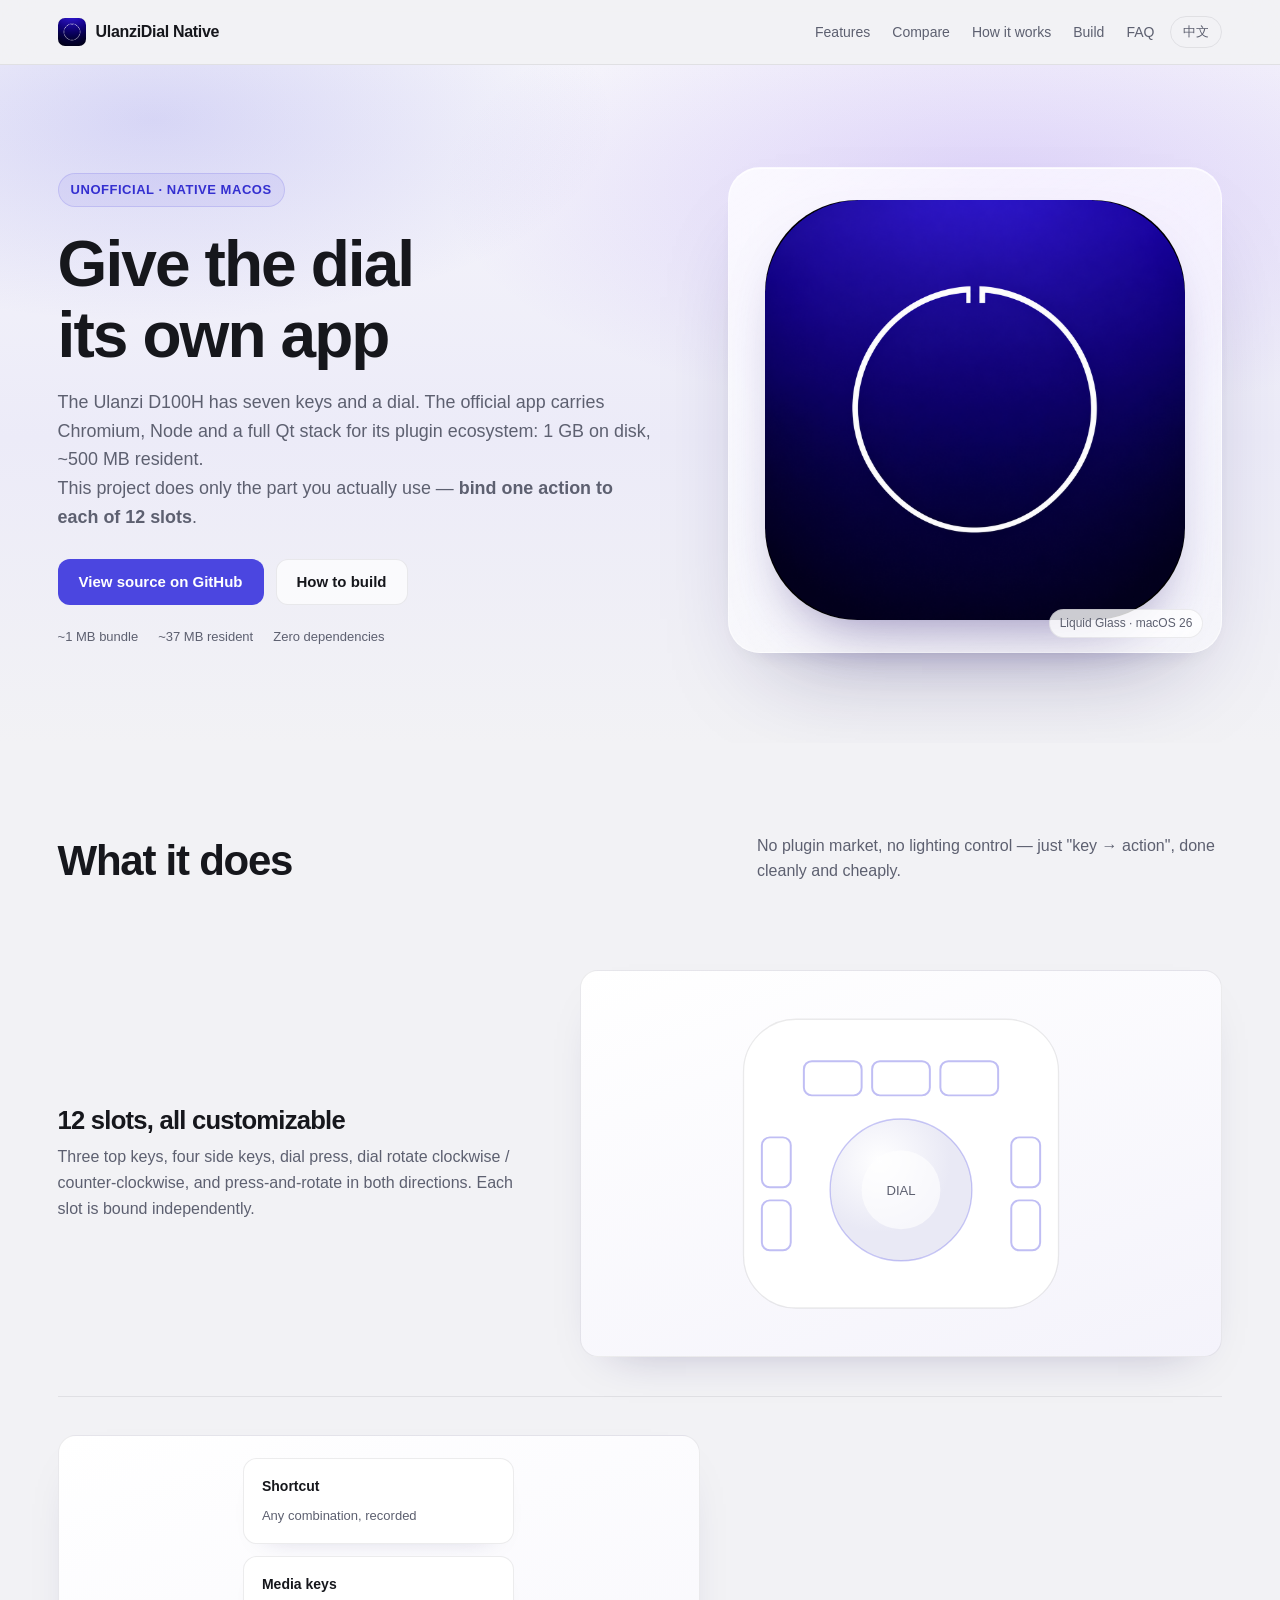
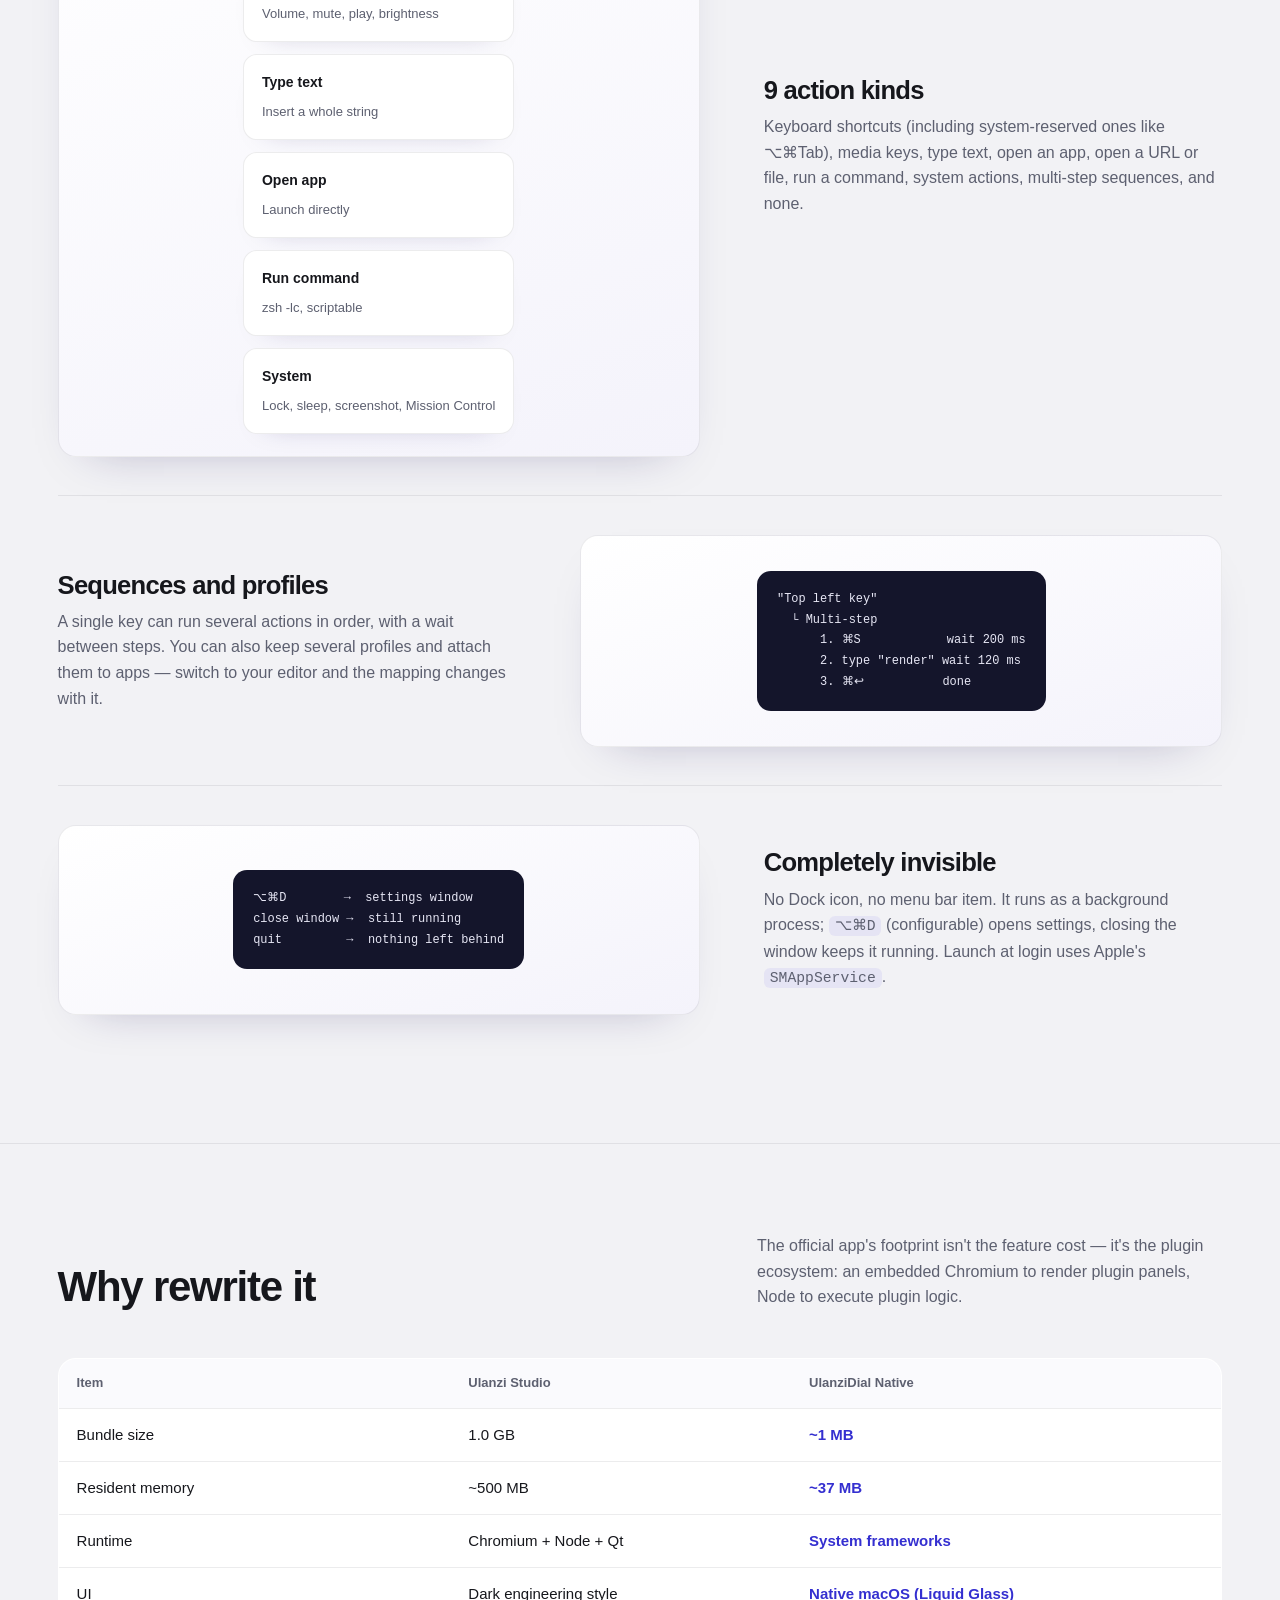
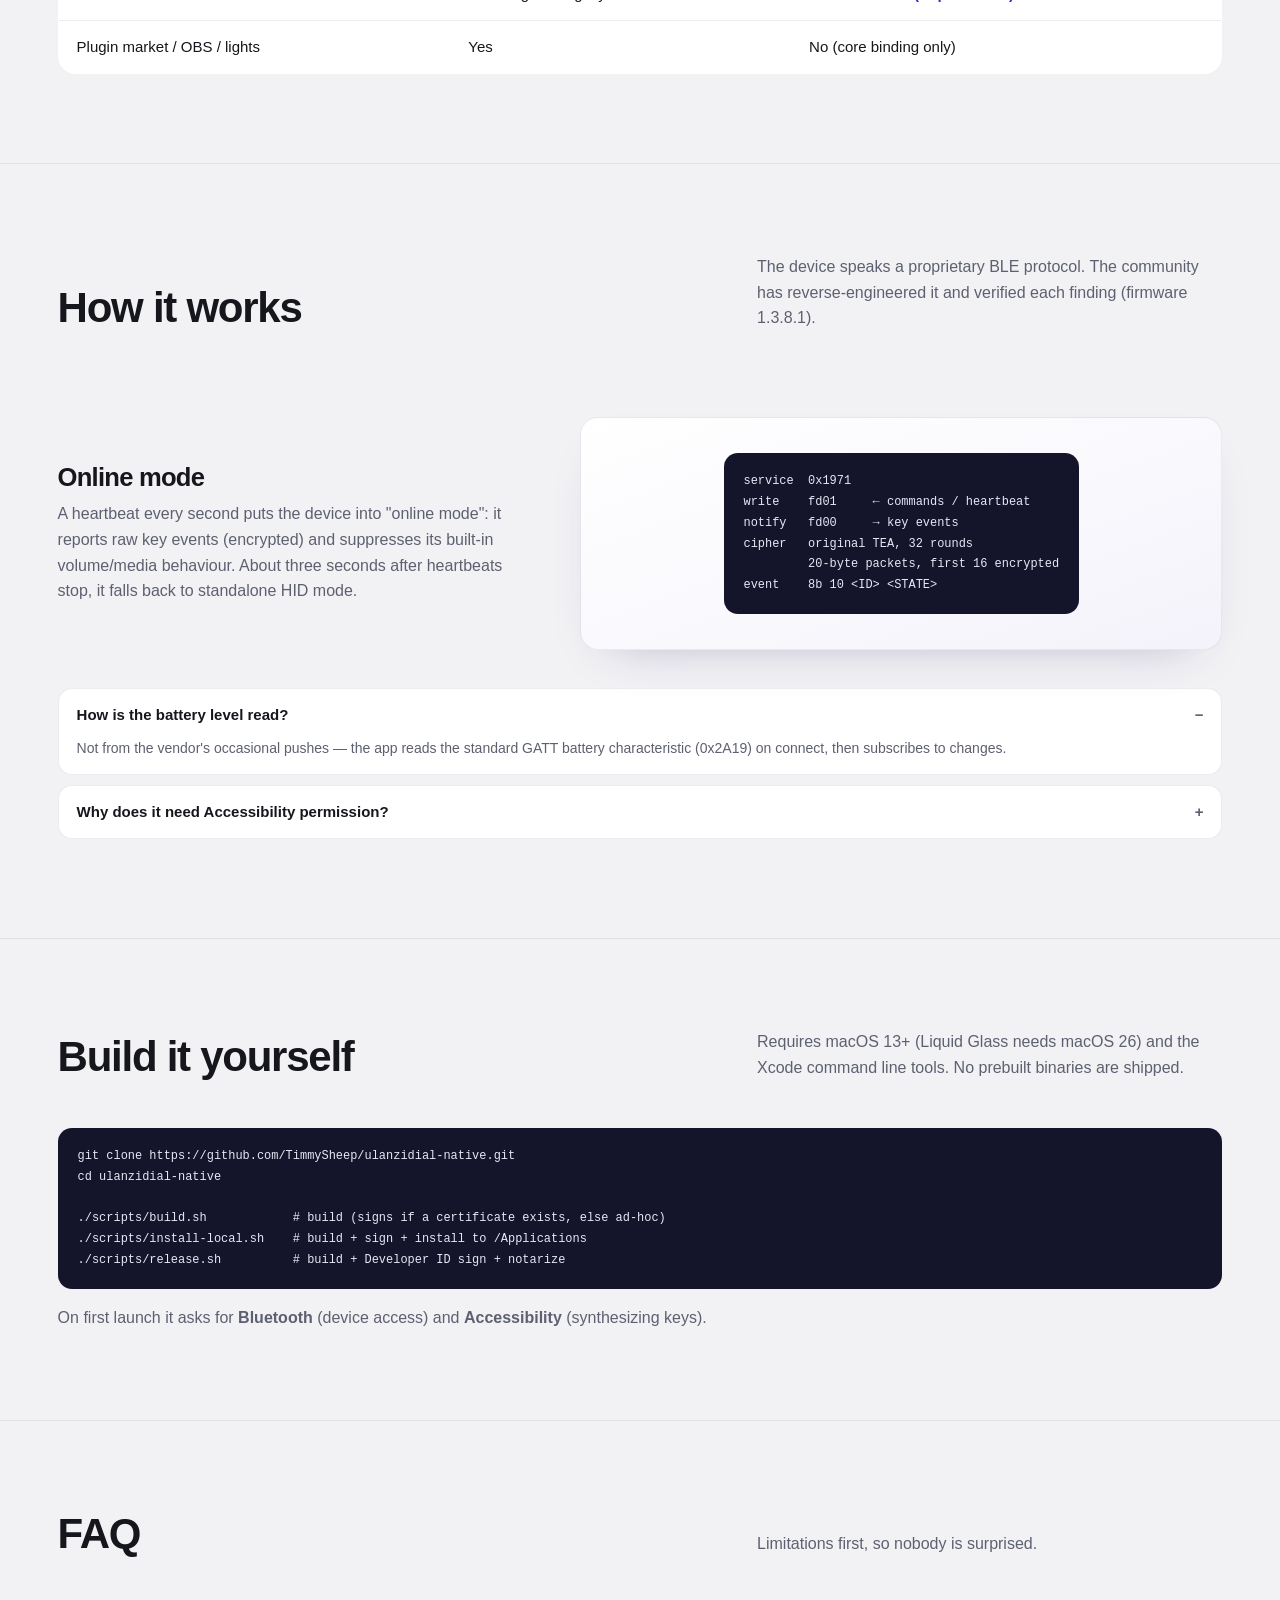
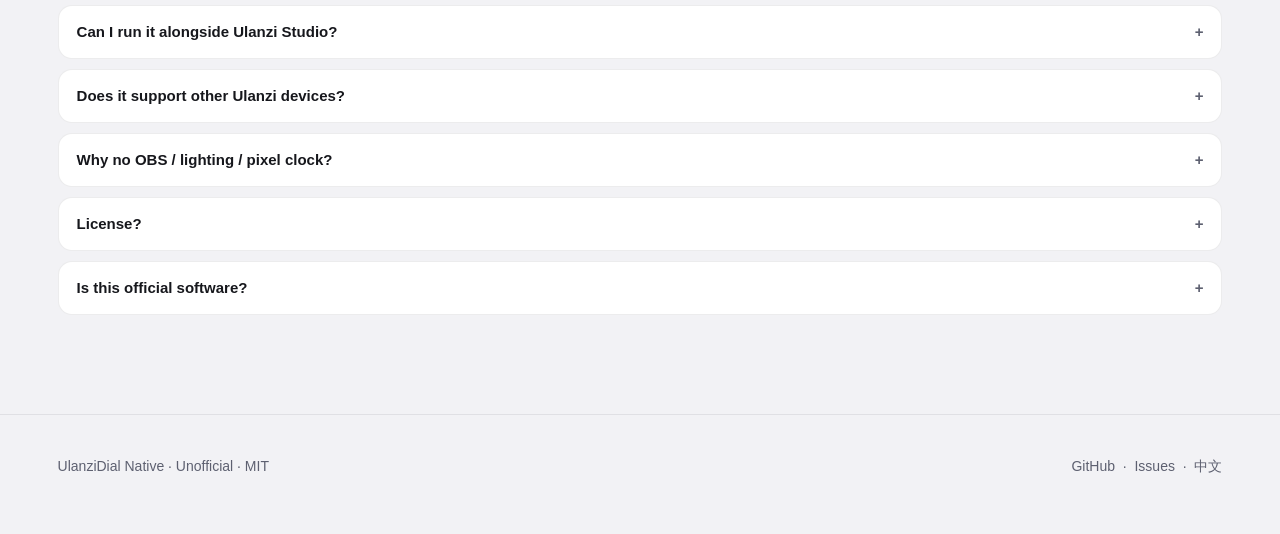
==== docs/en/index.html @ d04feaff "网页目录改为 docs/，便于 GitHub Pages 直接发布" ====
<!DOCTYPE html>
<html lang="en">
<head>
<meta charset="utf-8">
<meta name="viewport" content="width=device-width, initial-scale=1">
<title>UlanziDial Native — a native macOS client for the Ulanzi D100H</title>
<meta name="description" content="A lightweight native replacement for Ulanzi Studio: 12 customizable slots, ~1 MB bundle, ~37 MB memory, no 1 GB app required.">
<link rel="icon" href="../assets/icon.png">
<link rel="stylesheet" href="../assets/style.css">
</head>
<body>

<nav class="nav">
  <div class="wrap nav-inner">
    <a class="brand" href="../"><img src="../assets/icon.png" alt=""> UlanziDial Native</a>
    <div class="nav-links">
      <a href="#features">Features</a>
      <a href="#compare">Compare</a>
      <a href="#protocol">How it works</a>
      <a href="#build">Build</a>
      <a href="#faq">FAQ</a>
    </div>
    <a class="lang" href="../">中文</a>
  </div>
</nav>

<header class="hero">
  <div class="wrap hero-grid">
    <div class="hero-copy">
      <span class="eyebrow">Unofficial · Native macOS</span>
      <h1><span>Give the dial</span><span>its own app</span></h1>
      <p class="lead">
        The Ulanzi D100H has seven keys and a dial. The official app carries Chromium, Node and a full
        Qt stack for its plugin ecosystem: 1 GB on disk, ~500 MB resident.<br>
        This project does only the part you actually use — <strong>bind one action to each of 12 slots</strong>.
      </p>
      <div class="hero-actions">
        <a class="btn btn-primary" href="https://github.com/TimmySheep/ulanzidial-native" target="_blank" rel="noopener">View source on GitHub</a>
        <a class="btn btn-ghost" href="#build">How to build</a>
      </div>
      <div class="hero-meta">
        <span>~1 MB bundle</span>
        <span>~37 MB resident</span>
        <span>Zero dependencies</span>
      </div>
    </div>
    <div class="icon-stage">
      <img src="../assets/icon.png" alt="UlanziDial Native icon">
      <span class="icon-badge">Liquid Glass · macOS 26</span>
    </div>
  </div>
</header>

<section class="section" id="features">
  <div class="wrap">
    <div class="section-head">
      <h2>What it does</h2>
      <p>No plugin market, no lighting control — just "key → action", done cleanly and cheaply.</p>
    </div>

    <div class="feature">
      <div class="feature-copy">
        <h3>12 slots, all customizable</h3>
        <p>Three top keys, four side keys, dial press, dial rotate clockwise / counter-clockwise, and
           press-and-rotate in both directions. Each slot is bound independently.</p>
      </div>
      <div class="feature-art">
        <svg class="dial-svg" viewBox="0 0 320 260" role="img" aria-label="Device layout">
          <rect x="40" y="20" width="240" height="220" rx="40" fill="#fff" stroke="rgba(0,0,0,.08)"/>
          <rect class="key" x="86" y="52" width="44" height="26" rx="6"/>
          <rect class="key" x="138" y="52" width="44" height="26" rx="6"/>
          <rect class="key" x="190" y="52" width="44" height="26" rx="6"/>
          <rect class="key" x="54" y="110" width="22" height="38" rx="6"/>
          <rect class="key" x="54" y="158" width="22" height="38" rx="6"/>
          <rect class="key" x="244" y="110" width="22" height="38" rx="6"/>
          <rect class="key" x="244" y="158" width="22" height="38" rx="6"/>
          <defs>
            <radialGradient id="knobGrad" cx="35%" cy="30%">
              <stop offset="0" stop-color="#ffffff"/>
              <stop offset="1" stop-color="#e9e9f5"/>
            </radialGradient>
          </defs>
          <circle class="knob" cx="160" cy="150" r="54"/>
          <circle class="knob-inner" cx="160" cy="150" r="30"/>
          <text x="160" y="154" text-anchor="middle" font-size="10" fill="#5d6070">DIAL</text>
        </svg>
      </div>
    </div>

    <div class="feature flip">
      <div class="feature-copy">
        <h3>9 action kinds</h3>
        <p>Keyboard shortcuts (including system-reserved ones like ⌥⌘Tab), media keys, type text,
           open an app, open a URL or file, run a command, system actions, multi-step sequences, and none.</p>
      </div>
      <div class="feature-art">
        <div class="actions-grid">
          <div class="action-card"><strong>Shortcut</strong><span>Any combination, recorded</span></div>
          <div class="action-card"><strong>Media keys</strong><span>Volume, mute, play, brightness</span></div>
          <div class="action-card"><strong>Type text</strong><span>Insert a whole string</span></div>
          <div class="action-card"><strong>Open app</strong><span>Launch directly</span></div>
          <div class="action-card"><strong>Run command</strong><span>zsh -lc, scriptable</span></div>
          <div class="action-card"><strong>System</strong><span>Lock, sleep, screenshot, Mission Control</span></div>
        </div>
      </div>
    </div>

    <div class="feature">
      <div class="feature-copy">
        <h3>Sequences and profiles</h3>
        <p>A single key can run several actions in order, with a wait between steps. You can also keep
           several profiles and attach them to apps — switch to your editor and the mapping changes with it.</p>
      </div>
      <div class="feature-art">
        <pre><code>"Top left key"
  └ Multi-step
      1. ⌘S            wait 200 ms
      2. type "render" wait 120 ms
      3. ⌘↩           done</code></pre>
      </div>
    </div>

    <div class="feature flip">
      <div class="feature-copy">
        <h3>Completely invisible</h3>
        <p>No Dock icon, no menu bar item. It runs as a background process; <code>⌥⌘D</code> (configurable)
           opens settings, closing the window keeps it running. Launch at login uses Apple's
           <code>SMAppService</code>.</p>
      </div>
      <div class="feature-art">
        <pre><code>⌥⌘D        →  settings window
close window →  still running
quit         →  nothing left behind</code></pre>
      </div>
    </div>
  </div>
</section>

<section class="section" id="compare">
  <div class="wrap">
    <div class="section-head">
      <h2>Why rewrite it</h2>
      <p>The official app's footprint isn't the feature cost — it's the plugin ecosystem: an embedded
         Chromium to render plugin panels, Node to execute plugin logic.</p>
    </div>
    <table class="compare">
      <thead><tr><th>Item</th><th>Ulanzi Studio</th><th>UlanziDial Native</th></tr></thead>
      <tbody>
        <tr><td>Bundle size</td><td>1.0 GB</td><td class="good">~1 MB</td></tr>
        <tr><td>Resident memory</td><td>~500 MB</td><td class="good">~37 MB</td></tr>
        <tr><td>Runtime</td><td>Chromium + Node + Qt</td><td class="good">System frameworks</td></tr>
        <tr><td>UI</td><td>Dark engineering style</td><td class="good">Native macOS (Liquid Glass)</td></tr>
        <tr><td>Plugin market / OBS / lights</td><td>Yes</td><td>No (core binding only)</td></tr>
      </tbody>
    </table>
  </div>
</section>

<section class="section" id="protocol">
  <div class="wrap">
    <div class="section-head">
      <h2>How it works</h2>
      <p>The device speaks a proprietary BLE protocol. The community has reverse-engineered it and
         verified each finding (firmware 1.3.8.1).</p>
    </div>
    <div class="feature">
      <div class="feature-copy">
        <h3>Online mode</h3>
        <p>A heartbeat every second puts the device into "online mode": it reports raw key events
           (encrypted) and suppresses its built-in volume/media behaviour. About three seconds after
           heartbeats stop, it falls back to standalone HID mode.</p>
      </div>
      <div class="feature-art">
        <pre><code>service  0x1971
write    fd01     ← commands / heartbeat
notify   fd00     → key events
cipher   original TEA, 32 rounds
         20-byte packets, first 16 encrypted
event    8b 10 &lt;ID&gt; &lt;STATE&gt;</code></pre>
      </div>
    </div>
    <details open>
      <summary>How is the battery level read?</summary>
      <p>Not from the vendor's occasional pushes — the app reads the standard GATT battery
         characteristic (0x2A19) on connect, then subscribes to changes.</p>
    </details>
    <details>
      <summary>Why does it need Accessibility permission?</summary>
      <p>Synthesizing keys means injecting events with <code>CGEvent</code>; recording shortcuts that the
         system reserves (like ⌥⌘Tab) needs a <code>CGEventTap</code>. Both require Accessibility.</p>
    </details>
  </div>
</section>

<section class="section" id="build">
  <div class="wrap">
    <div class="section-head">
      <h2>Build it yourself</h2>
      <p>Requires macOS 13+ (Liquid Glass needs macOS 26) and the Xcode command line tools.
         No prebuilt binaries are shipped.</p>
    </div>
    <pre><code>git clone https://github.com/TimmySheep/ulanzidial-native.git
cd ulanzidial-native

./scripts/build.sh            # build (signs if a certificate exists, else ad-hoc)
./scripts/install-local.sh    # build + sign + install to /Applications
./scripts/release.sh          # build + Developer ID sign + notarize</code></pre>
    <p style="margin-top:16px;color:var(--muted)">
      On first launch it asks for <strong>Bluetooth</strong> (device access) and
      <strong>Accessibility</strong> (synthesizing keys).
    </p>
  </div>
</section>

<section class="section" id="faq">
  <div class="wrap">
    <div class="section-head">
      <h2>FAQ</h2>
      <p>Limitations first, so nobody is surprised.</p>
    </div>
    <details><summary>Can I run it alongside Ulanzi Studio?</summary>
      <p>No. Both compete for the same BLE device — pick one.</p></details>
    <details><summary>Does it support other Ulanzi devices?</summary>
      <p>Only verified on the D100H, firmware 1.3.8.1. Other models may use a different protocol.</p></details>
    <details><summary>Why no OBS / lighting / pixel clock?</summary>
      <p>Those are official plugins, each needing its own implementation (OBS over WebSocket, lighting is
         a separate BLE protocol). This project is core binding only.</p></details>
    <details><summary>License?</summary>
      <p>MIT. "Ulanzi" is a trademark of Shenzhen Ulanzi Technology Co., Ltd., used here only to describe
         compatible hardware.</p></details>
    <details><summary>Is this official software?</summary>
      <p>No. It's a personal, unofficial replacement, unaffiliated with Ulanzi, containing none of the
         official app's assets.</p></details>
  </div>
</section>

<footer class="footer">
  <div class="wrap footer-inner">
    <span>UlanziDial Native · Unofficial · MIT</span>
    <span>
      <a href="https://github.com/TimmySheep/ulanzidial-native" target="_blank" rel="noopener">GitHub</a>
      &nbsp;·&nbsp;
      <a href="https://github.com/TimmySheep/ulanzidial-native/issues" target="_blank" rel="noopener">Issues</a>
      &nbsp;·&nbsp;
      <a href="../">中文</a>
    </span>
  </div>
</footer>

</body>
</html>
---- docs/assets/style.css ----
/* Ulanzi Dial Lite — site styles
   Layout follows the apps.timhuang.net language: sky gradient hero, glass panels,
   two-column feature rows. Palette derived from the app icon (indigo / violet). */

:root {
  --bg: #f2f2f5;
  --panel: #ffffff;
  --text: #16171c;
  --muted: #5d6070;
  --ink: #2b2c6b;
  --accent: #4b46e0;
  --accent-ink: #342fd0;
  --violet: #8b5cf6;
  --sky: #e8e7ff;
  --hairline: rgb(22 23 28 / .08);
  --radius: 18px;
  --wrap: 1240px;
  --gutter: clamp(20px, 4.5vw, 64px);
  --font-ui: -apple-system, BlinkMacSystemFont, "Helvetica Neue", "PingFang SC", "Segoe UI", sans-serif;
  --font-mono: ui-monospace, "SF Mono", Menlo, Consolas, monospace;
  --glass: rgb(255 255 255 / .62);
  --glass-line: rgb(255 255 255 / .55);
  --shadow-win: 0 48px 96px -48px rgb(30 20 90 / .38), 0 12px 32px -24px rgb(30 20 90 / .28);
  --shadow-soft: 0 20px 48px -32px rgb(30 20 90 / .35);
  --ease: cubic-bezier(.2, .7, .2, 1);
}

* { box-sizing: border-box; }

html { scroll-behavior: smooth; }

body {
  margin: 0;
  background: var(--bg);
  color: var(--text);
  font-family: var(--font-ui);
  font-size: 16px;
  line-height: 1.6;
  -webkit-font-smoothing: antialiased;
}

h1, h2, h3 { letter-spacing: -.03em; line-height: 1.1; margin: 0; }
p { margin: 0; }
a { color: var(--accent-ink); text-decoration: none; }
a:hover { text-decoration: underline; }

.wrap {
  width: min(100% - var(--gutter) * 2, var(--wrap));
  margin-inline: auto;
}

/* ---------- nav ---------- */

.nav {
  position: sticky;
  top: 0;
  z-index: 20;
  backdrop-filter: blur(20px) saturate(160%);
  -webkit-backdrop-filter: blur(20px) saturate(160%);
  background: rgb(242 242 245 / .82);
  border-bottom: 1px solid var(--hairline);
}

.nav-inner {
  display: flex;
  align-items: center;
  gap: 16px;
  height: 64px;
}

.brand {
  display: flex;
  align-items: center;
  gap: 10px;
  font-weight: 650;
  letter-spacing: -.02em;
  color: var(--text);
}
.brand:hover { text-decoration: none; }
.brand img { width: 28px; height: 28px; border-radius: 7px; }

.nav-links {
  display: flex;
  gap: 22px;
  margin-left: auto;
  font-size: 14px;
}
.nav-links a { color: var(--muted); }
.nav-links a:hover { color: var(--text); text-decoration: none; }

.lang {
  border: 1px solid var(--hairline);
  border-radius: 999px;
  padding: 5px 12px;
  font-size: 13px;
  color: var(--muted);
  background: transparent;
}
.lang:hover { color: var(--text); text-decoration: none; }

/* ---------- hero (two columns) ---------- */

.hero {
  position: relative;
  isolation: isolate;
  overflow: hidden;
  padding: clamp(56px, 8vw, 104px) 0 clamp(56px, 7vw, 96px);
}

.hero::before {
  content: "";
  position: absolute;
  inset: 0;
  z-index: -1;
  background:
    radial-gradient(ellipse 70% 55% at 78% 18%, rgb(139 92 246 / .22), transparent 62%),
    radial-gradient(ellipse 60% 50% at 12% 8%, rgb(75 70 224 / .18), transparent 60%),
    linear-gradient(180deg, #f7f7fb 0%, #ecebf8 55%, var(--bg) 100%);
}

.hero-grid {
  display: grid;
  grid-template-columns: minmax(0, 6fr) minmax(0, 5fr);
  gap: clamp(32px, 6vw, 88px);
  align-items: center;
}

.eyebrow {
  display: inline-flex;
  align-items: center;
  gap: 8px;
  font-size: 13px;
  font-weight: 600;
  letter-spacing: .04em;
  text-transform: uppercase;
  color: var(--accent-ink);
  background: rgb(75 70 224 / .08);
  border: 1px solid rgb(75 70 224 / .16);
  border-radius: 999px;
  padding: 6px 12px;
}

.hero h1 {
  font-size: clamp(38px, 5vw, 64px);
  margin: 22px 0 18px;
}
.hero h1 span { display: block; }

.lead {
  font-size: clamp(16px, 1.4vw, 19px);
  color: var(--muted);
  max-width: 34em;
}

.hero-actions {
  display: flex;
  flex-wrap: wrap;
  gap: 12px;
  margin-top: 28px;
}

.btn {
  display: inline-flex;
  align-items: center;
  gap: 8px;
  height: 46px;
  padding: 0 20px;
  border-radius: 12px;
  font-size: 15px;
  font-weight: 600;
  border: 1px solid transparent;
  transition: transform .2s var(--ease), background .2s var(--ease);
}
.btn:hover { text-decoration: none; transform: translateY(-1px); }

.btn-primary { background: var(--accent); color: #fff; }
.btn-primary:hover { background: var(--accent-ink); }

.btn-ghost {
  border-color: var(--hairline);
  color: var(--text);
  background: rgb(255 255 255 / .7);
}
.btn-ghost:hover { background: #fff; }

.hero-meta {
  display: flex;
  flex-wrap: wrap;
  gap: 14px 20px;
  margin-top: 22px;
  font-size: 13px;
  color: var(--muted);
}
.hero-meta span { display: inline-flex; align-items: center; gap: 6px; }

/* icon card */

.icon-stage {
  position: relative;
  display: grid;
  place-items: center;
  padding: clamp(18px, 3vw, 32px);
  border-radius: 32px;
  background: linear-gradient(150deg, rgb(255 255 255 / .8), rgb(255 255 255 / .35));
  border: 1px solid var(--glass-line);
  box-shadow: var(--shadow-win), inset 0 1px 0 rgb(255 255 255 / .8);
  backdrop-filter: blur(24px) saturate(150%);
  -webkit-backdrop-filter: blur(24px) saturate(150%);
}

.icon-stage img {
  width: 100%;
  max-width: 420px;
  height: auto;
  display: block;
  border-radius: 22%;
  box-shadow: 0 30px 60px -30px rgb(40 20 110 / .55);
}

.icon-badge {
  position: absolute;
  bottom: 14px;
  right: 18px;
  font-size: 12px;
  color: var(--muted);
  background: rgb(255 255 255 / .8);
  border: 1px solid var(--hairline);
  border-radius: 999px;
  padding: 4px 10px;
}

/* ---------- sections ---------- */

.section { padding: clamp(56px, 7vw, 96px) 0; }
.section + .section { border-top: 1px solid var(--hairline); }

.section-head {
  display: grid;
  grid-template-columns: minmax(0, 7fr) minmax(0, 5fr);
  gap: 48px;
  align-items: end;
  margin-bottom: 48px;
}
.section-head h2 { font-size: clamp(28px, 3.4vw, 42px); }
.section-head p { color: var(--muted); }

/* two-column feature rows */

.feature {
  display: grid;
  grid-template-columns: minmax(0, 5fr) minmax(0, 7fr);
  gap: clamp(24px, 5vw, 72px);
  align-items: center;
  padding: clamp(24px, 3vw, 40px) 0;
}
.feature + .feature { border-top: 1px solid var(--hairline); }
.feature.flip { grid-template-columns: minmax(0, 7fr) minmax(0, 5fr); }
.feature.flip .feature-copy { order: 2; }
.feature.flip .feature-art { order: 1; }

.feature h3 {
  font-size: clamp(20px, 2vw, 26px);
  margin-bottom: 10px;
}
.feature p { color: var(--muted); }

.feature-art {
  border-radius: var(--radius);
  background: linear-gradient(160deg, #fff, #f4f3fb);
  border: 1px solid var(--hairline);
  box-shadow: var(--shadow-soft);
  padding: 22px;
  min-height: 190px;
  display: grid;
  place-items: center;
}

/* dial diagram */

.dial-svg { width: 100%; max-width: 420px; height: auto; }
.dial-svg .key { fill: #fff; stroke: rgb(75 70 224 / .35); stroke-width: 1.5; }
.dial-svg .key-label { font: 600 11px var(--font-ui); fill: var(--ink); }
.dial-svg .knob { fill: url(#knobGrad); stroke: rgb(75 70 224 / .3); }
.dial-svg .knob-inner { fill: #fff; opacity: .65; }
.dial-svg .arrow { fill: var(--accent); }

/* action grid */

.actions-grid {
  display: grid;
  grid-template-columns: repeat(auto-fit, minmax(min(100%, 220px), 1fr));
  gap: 12px;
}
.action-card {
  background: var(--panel);
  border: 1px solid var(--hairline);
  border-radius: 14px;
  padding: 16px 18px;
  box-shadow: 0 12px 28px -24px rgb(30 20 90 / .35);
}
.action-card strong { display: block; font-size: 14px; margin-bottom: 4px; }
.action-card span { font-size: 13px; color: var(--muted); }

/* comparison table */

.compare {
  width: 100%;
  border-collapse: collapse;
  background: var(--panel);
  border: 1px solid var(--hairline);
  border-radius: var(--radius);
  overflow: hidden;
  font-size: 15px;
}
.compare th, .compare td {
  padding: 14px 18px;
  text-align: left;
  border-bottom: 1px solid var(--hairline);
}
.compare th {
  font-size: 13px;
  font-weight: 600;
  color: var(--muted);
  background: #fafafd;
}
.compare tr:last-child td { border-bottom: 0; }
.compare .good { color: var(--accent-ink); font-weight: 600; }

/* notes / faq */

details {
  border: 1px solid var(--hairline);
  border-radius: 14px;
  background: var(--panel);
  padding: 14px 18px;
  margin-bottom: 10px;
}
details summary {
  cursor: pointer;
  font-weight: 600;
  font-size: 15px;
  list-style: none;
}
details summary::-webkit-details-marker { display: none; }
details summary::after {
  content: "+";
  float: right;
  color: var(--muted);
}
details[open] summary::after { content: "−"; }
details p { margin-top: 10px; color: var(--muted); font-size: 14px; }

code {
  font-family: var(--font-mono);
  font-size: .92em;
  background: rgb(75 70 224 / .08);
  border-radius: 6px;
  padding: 2px 6px;
}

pre {
  background: #14152b;
  color: #e7e7f5;
  border-radius: 14px;
  padding: 18px 20px;
  overflow-x: auto;
  font-family: var(--font-mono);
  font-size: 13px;
  line-height: 1.6;
}
pre code { background: none; padding: 0; color: inherit; }

/* footer */

.footer {
  padding: 40px 0 56px;
  border-top: 1px solid var(--hairline);
  color: var(--muted);
  font-size: 14px;
}
.footer-inner {
  display: flex;
  flex-wrap: wrap;
  gap: 16px;
  align-items: center;
  justify-content: space-between;
}
.footer a { color: var(--muted); }
.footer a:hover { color: var(--text); }

/* motion */

@media (prefers-reduced-motion: no-preference) {
  .reveal { animation: rise .7s var(--ease) both; }
  @keyframes rise {
    from { opacity: 0; transform: translateY(14px); }
    to { opacity: 1; transform: none; }
  }
}

@media (prefers-reduced-motion: reduce) {
  * { animation: none !important; transition: none !important; scroll-behavior: auto; }
}

/* responsive */

@media (max-width: 900px) {
  .hero-grid,
  .section-head,
  .feature,
  .feature.flip { grid-template-columns: minmax(0, 1fr); }
  .feature.flip .feature-copy,
  .feature.flip .feature-art { order: initial; }
  .nav-links { display: none; }
  .icon-stage { order: -1; }
  .hero-grid { gap: 28px; }
}
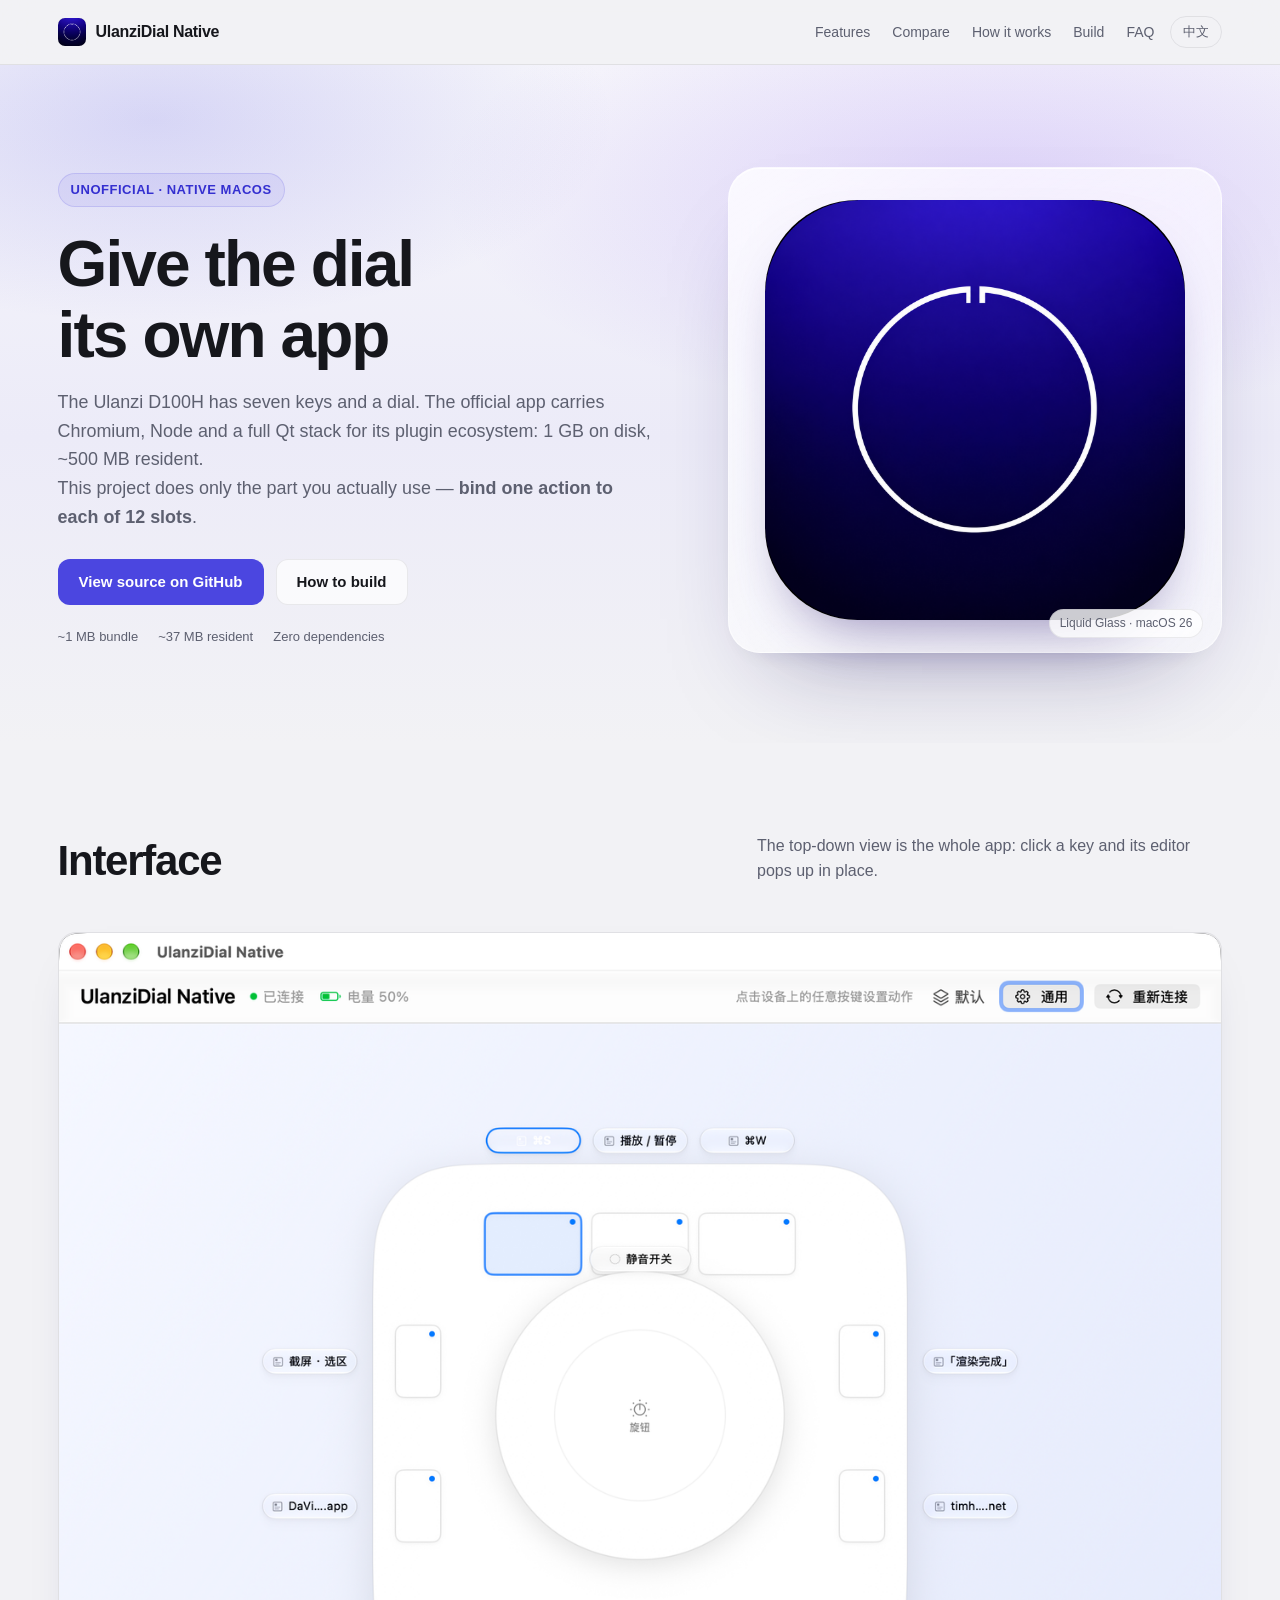
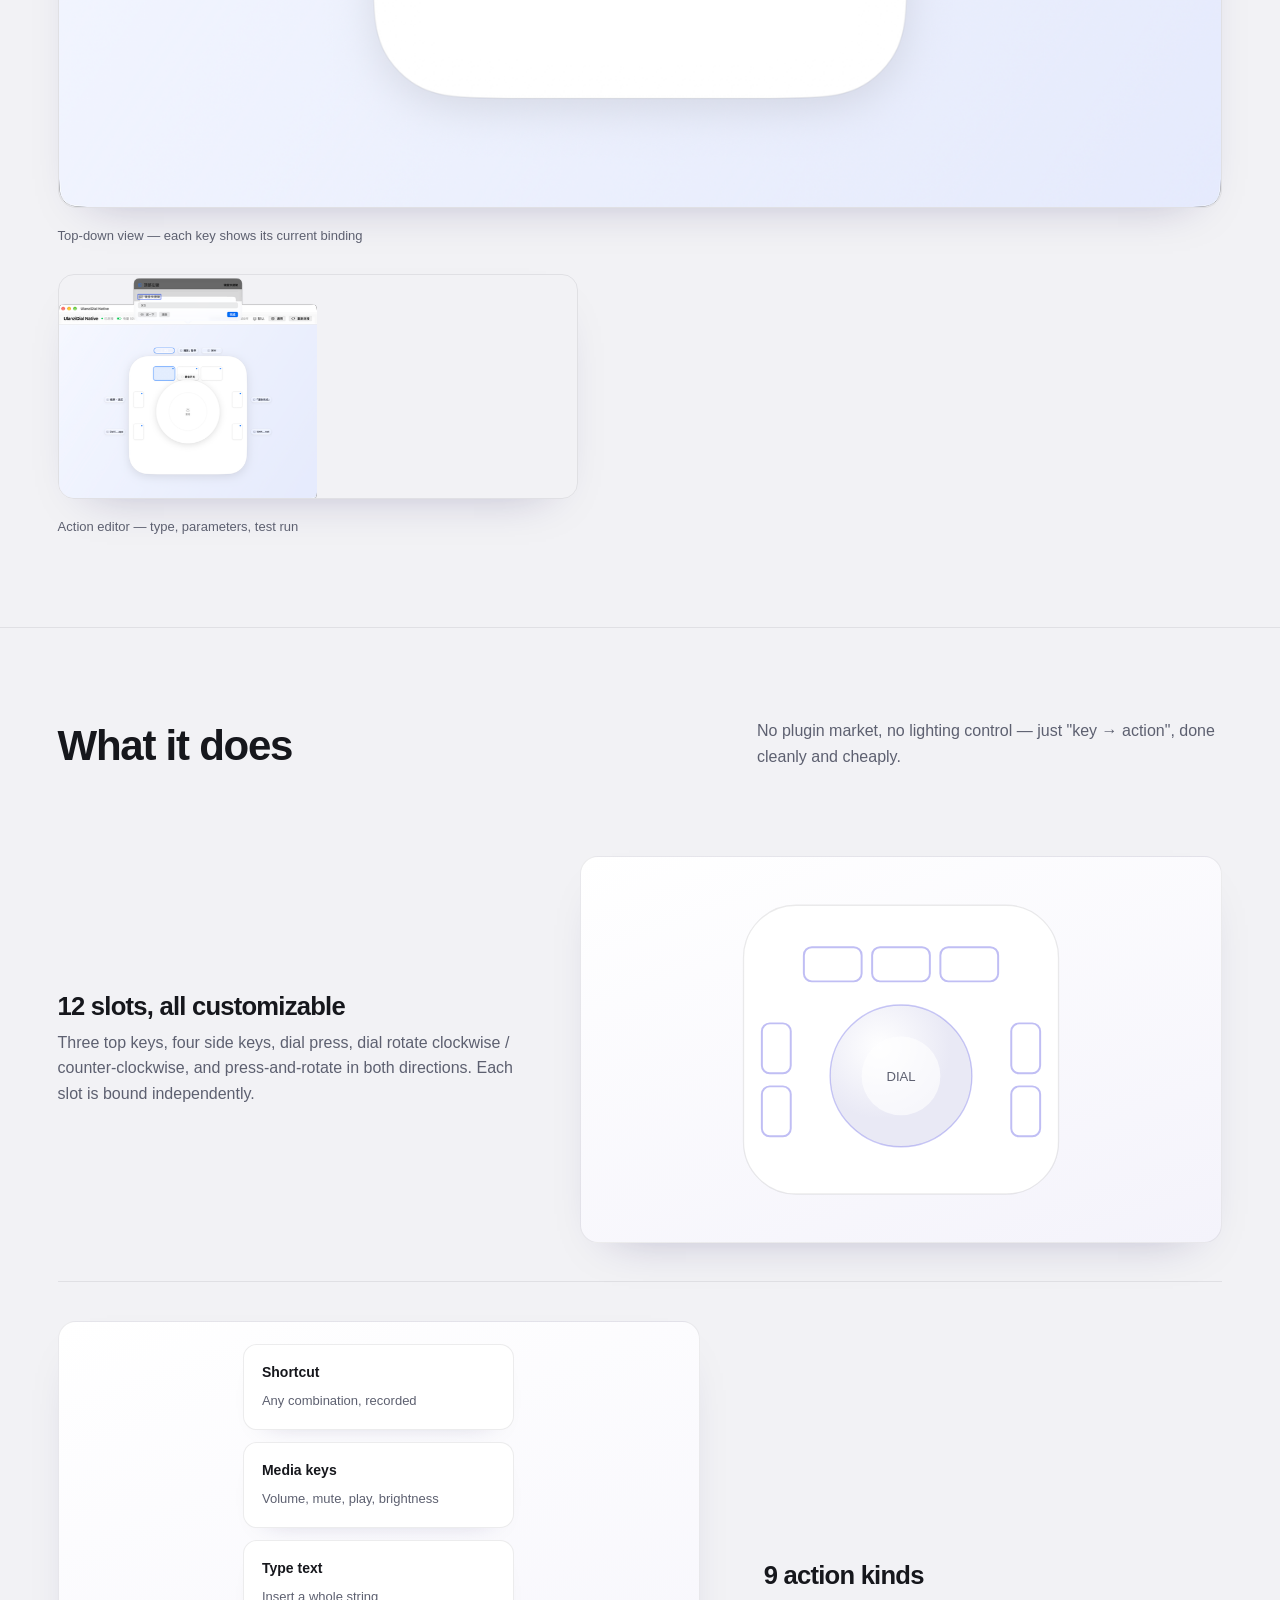
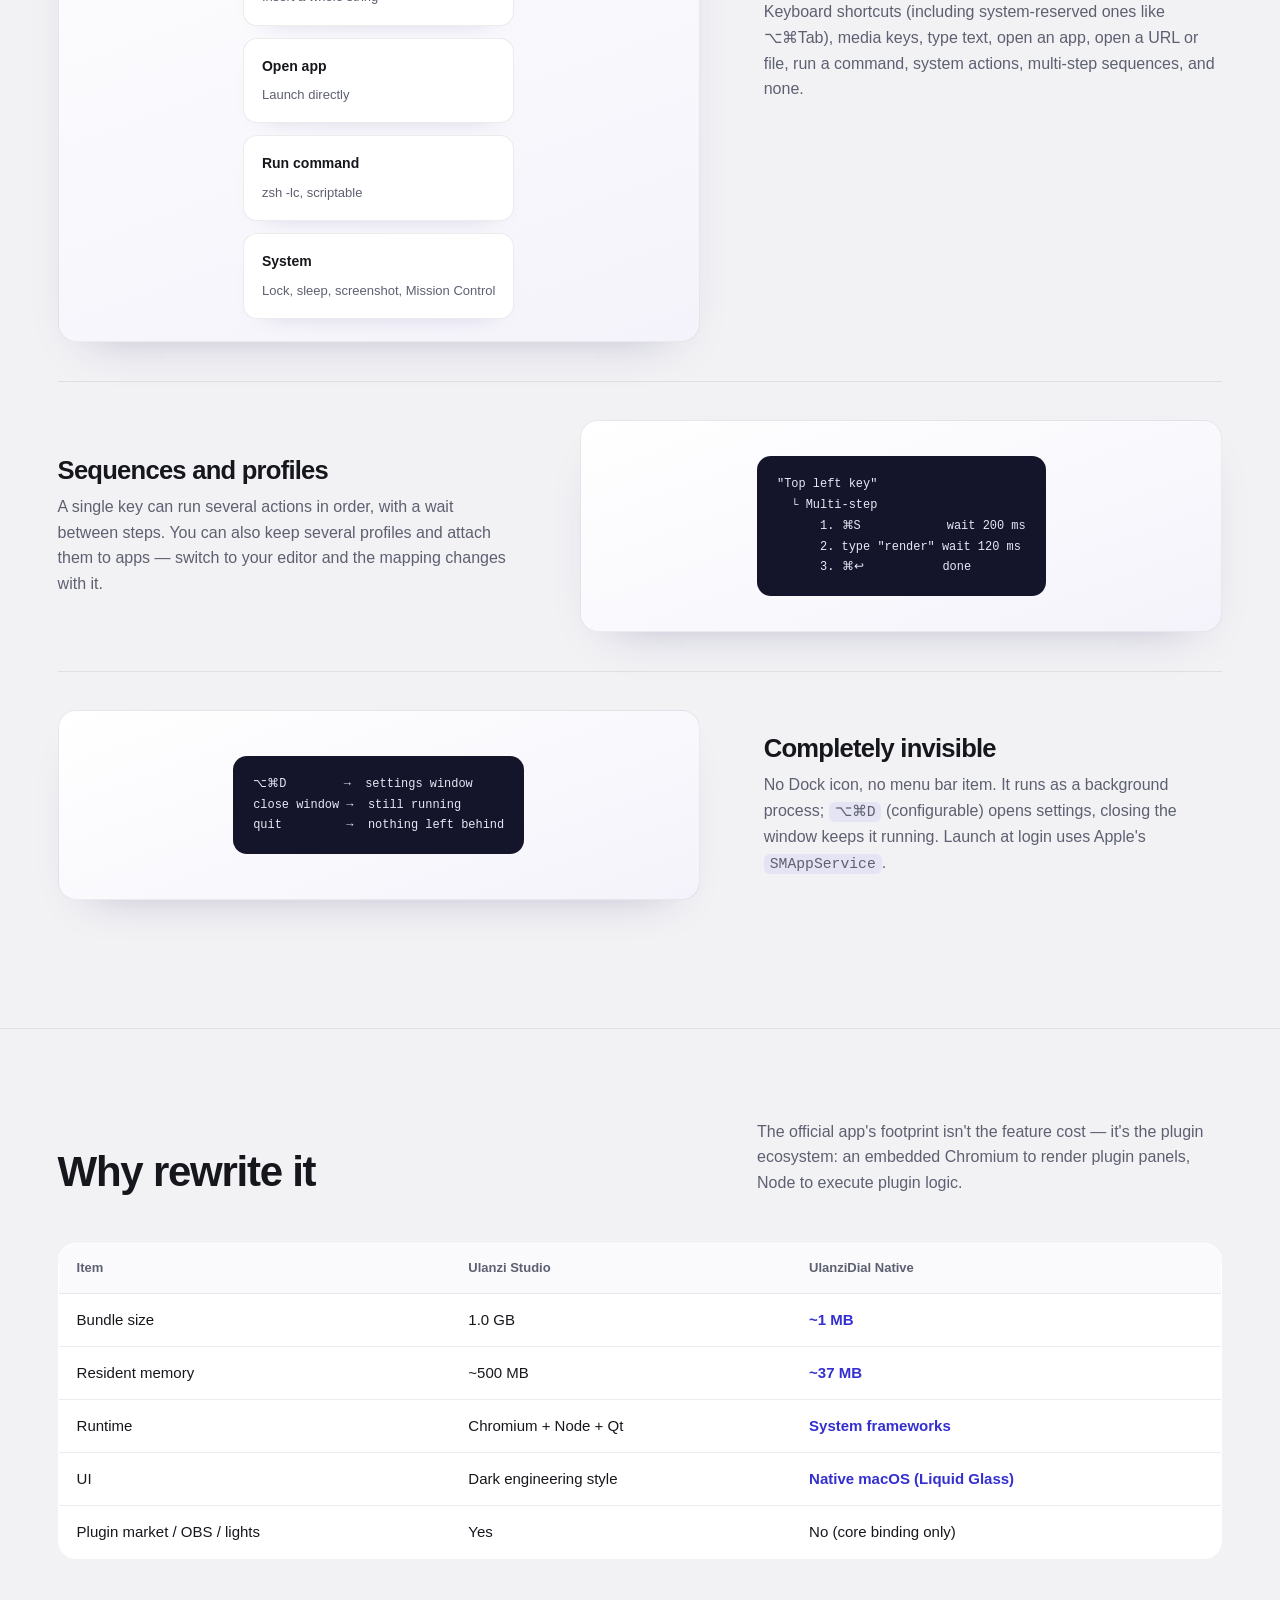
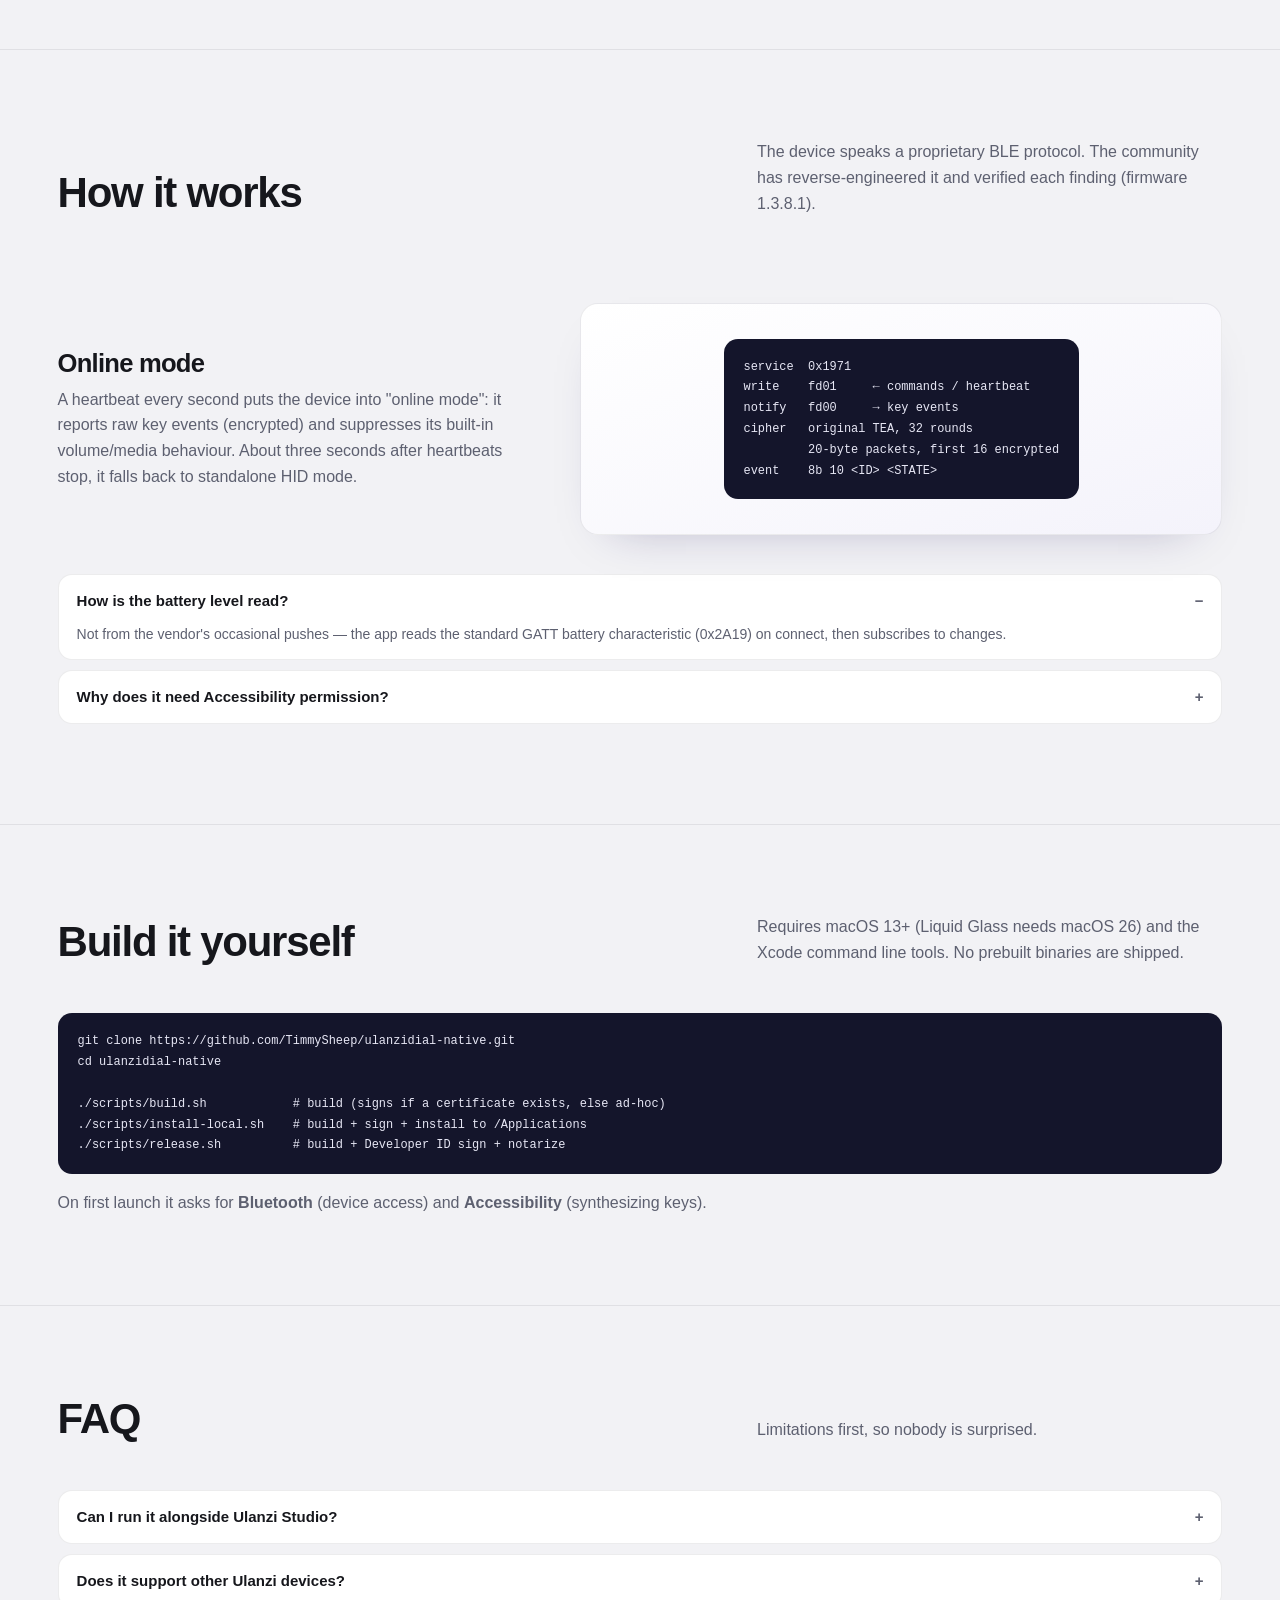
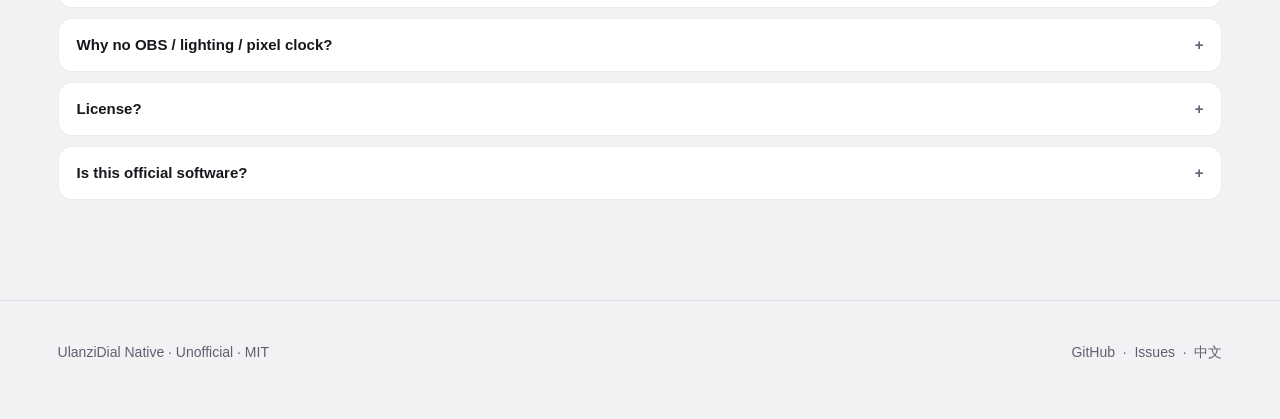
==== commit 07231822: "新增检查更新（读取 timhuang.net 版本清单）、设备设置（触感/休眠）、真实截图与更新日志页" ====
--- a/docs/en/index.html
+++ b/docs/en/index.html
@@ -50,6 +50,25 @@
     </div>
   </div>
 </header>
+
+<section class="section" id="shots">
+  <div class="wrap">
+    <div class="section-head">
+      <h2>Interface</h2>
+      <p>The top-down view is the whole app: click a key and its editor pops up in place.</p>
+    </div>
+    <figure style="margin:0">
+      <img src="../assets/shot-main.png" alt="Main window: top-down device view with binding chips"
+           style="width:100%;border-radius:18px;border:1px solid var(--hairline);box-shadow:var(--shadow-soft)">
+      <figcaption style="margin-top:10px;font-size:13px;color:var(--muted)">Top-down view — each key shows its current binding</figcaption>
+    </figure>
+    <figure style="margin:28px 0 0">
+      <img src="../assets/shot-editor.png" alt="Action editor popover"
+           style="max-width:520px;width:100%;border-radius:16px;border:1px solid var(--hairline);box-shadow:var(--shadow-soft)">
+      <figcaption style="margin-top:10px;font-size:13px;color:var(--muted)">Action editor — type, parameters, test run</figcaption>
+    </figure>
+  </div>
+</section>
 
 <section class="section" id="features">
   <div class="wrap">
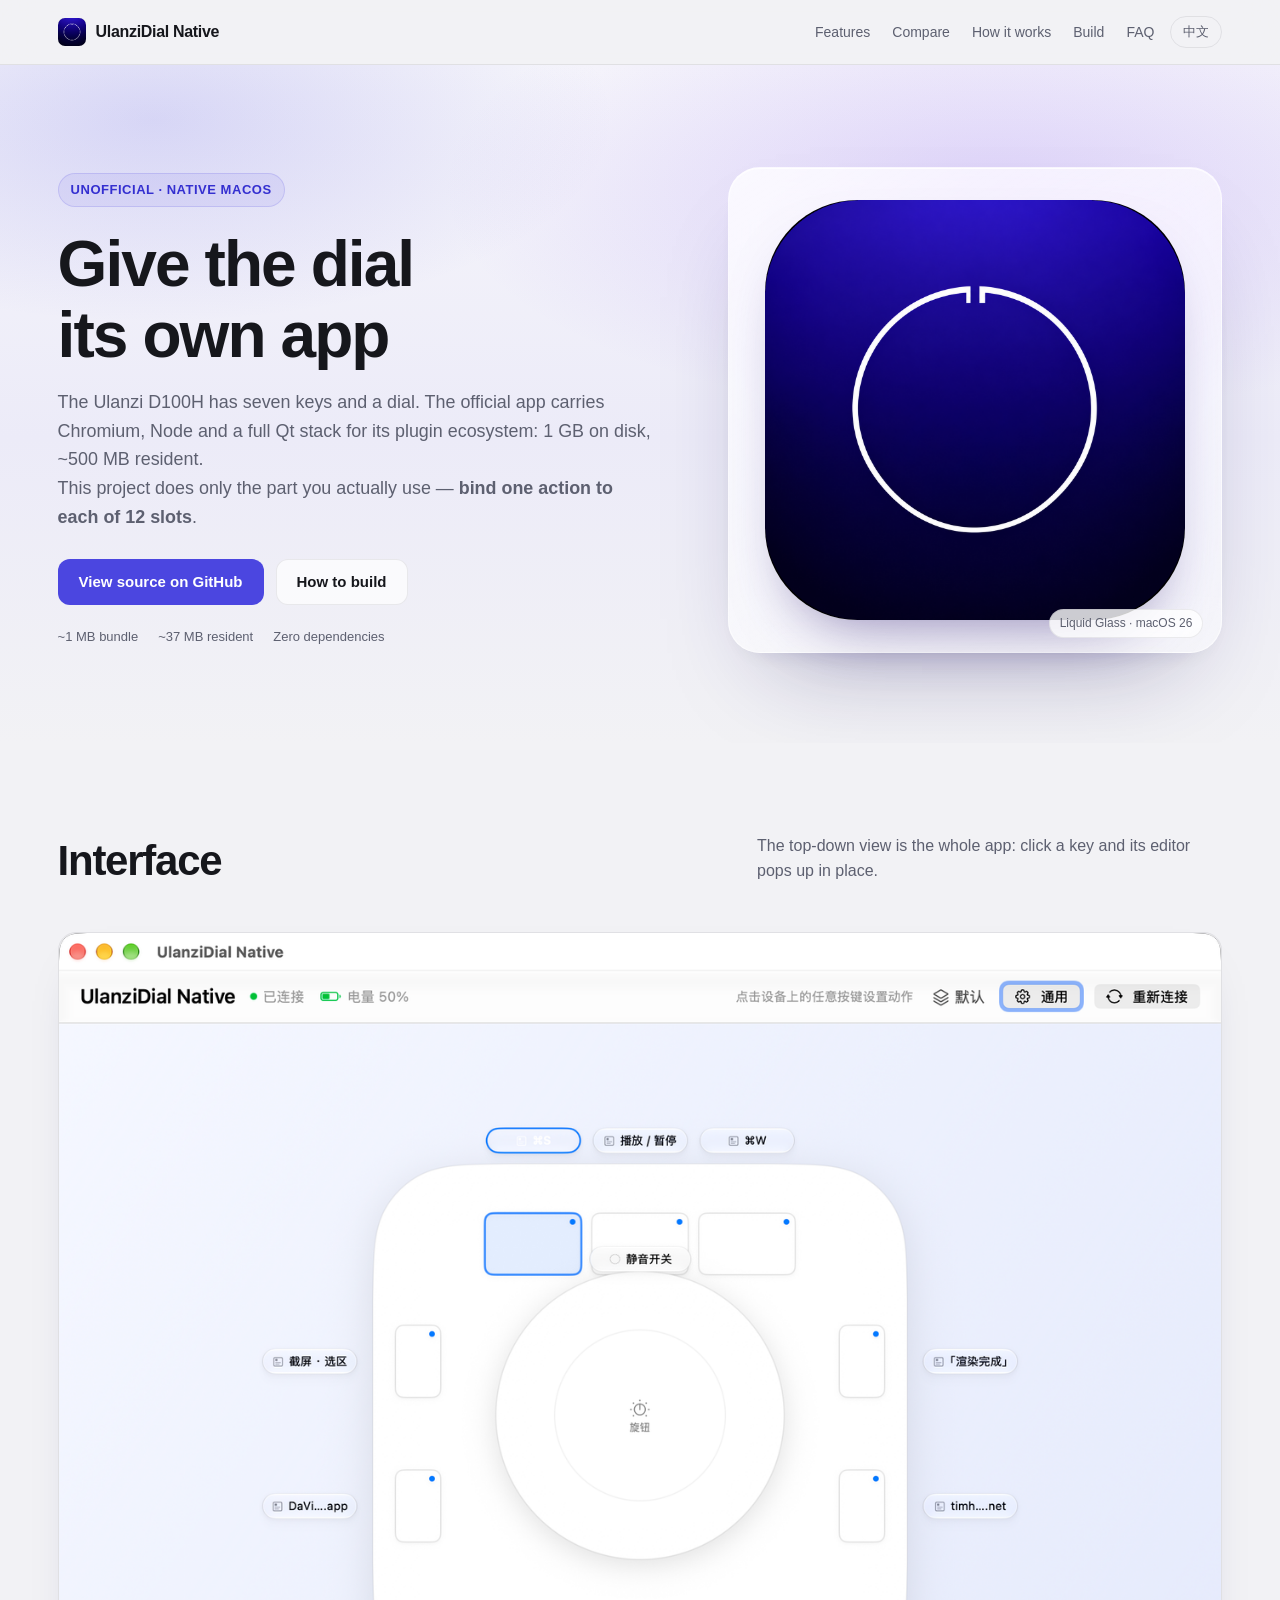
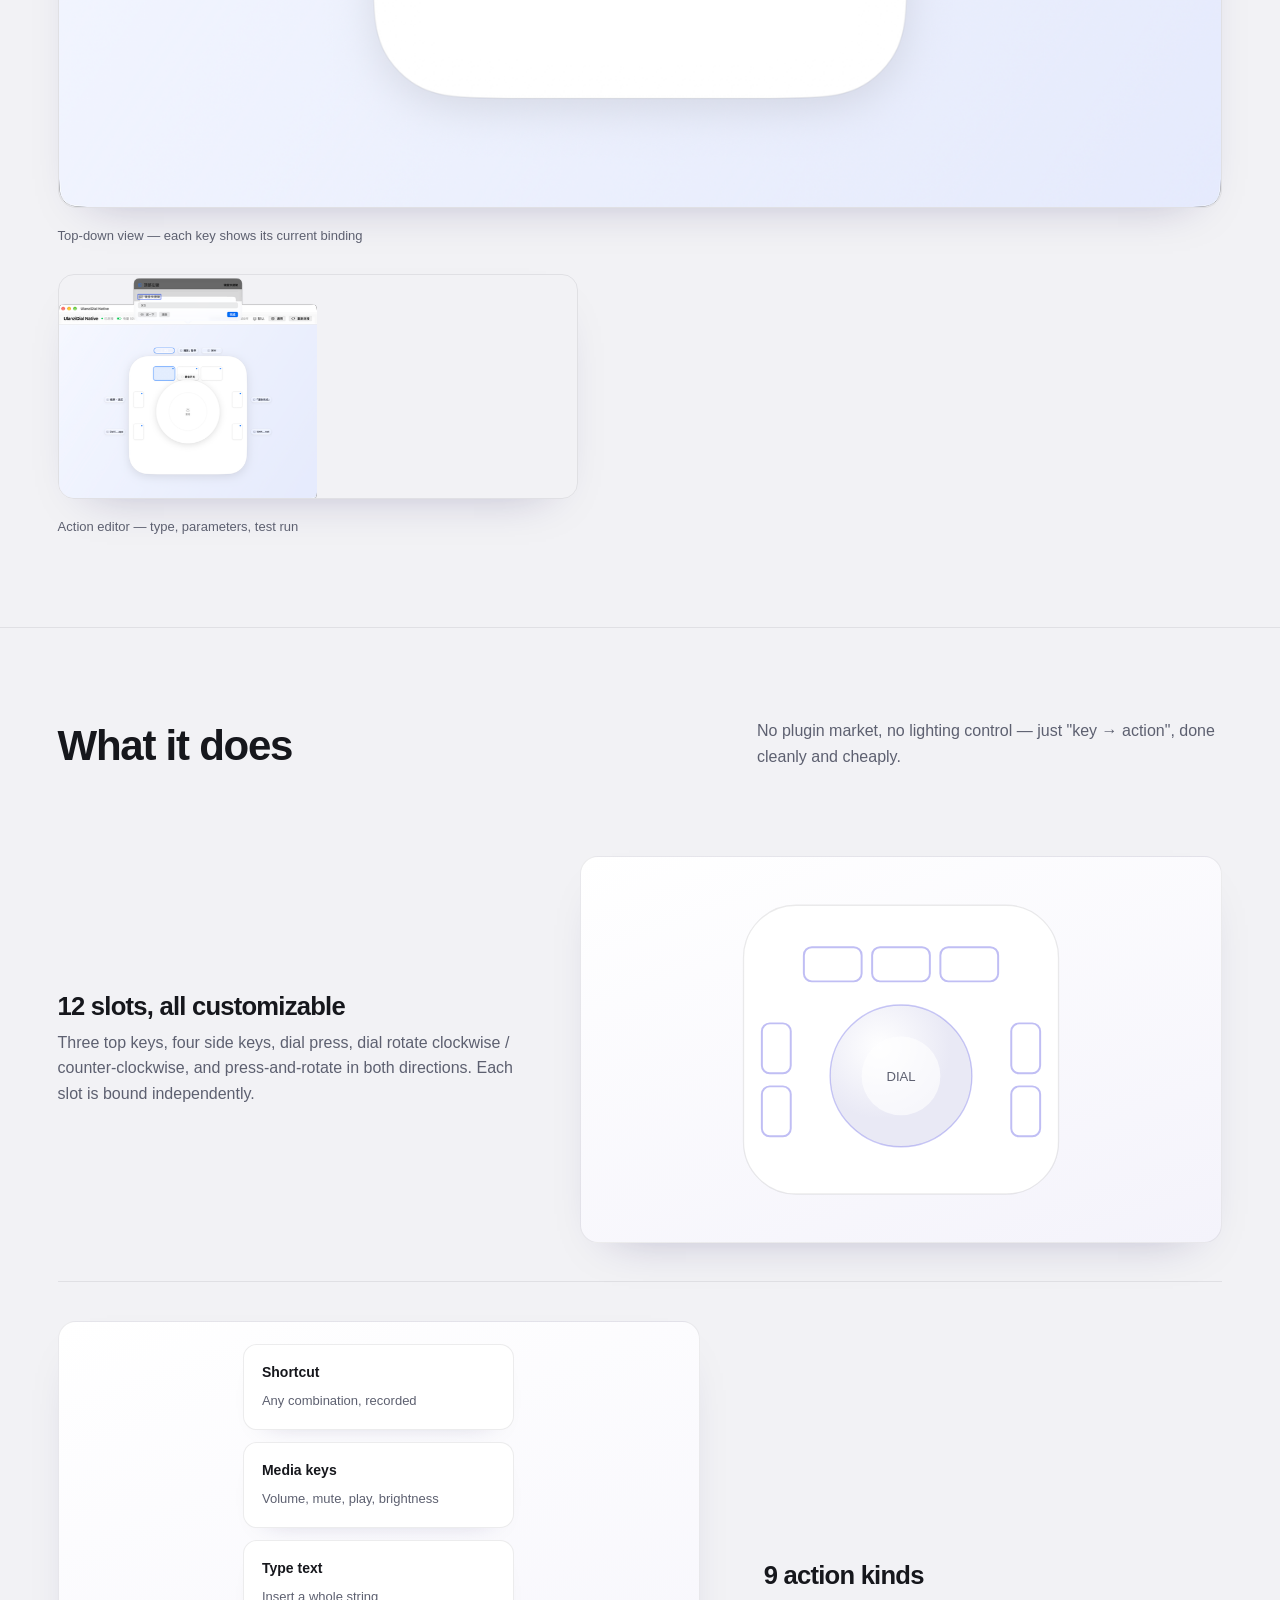
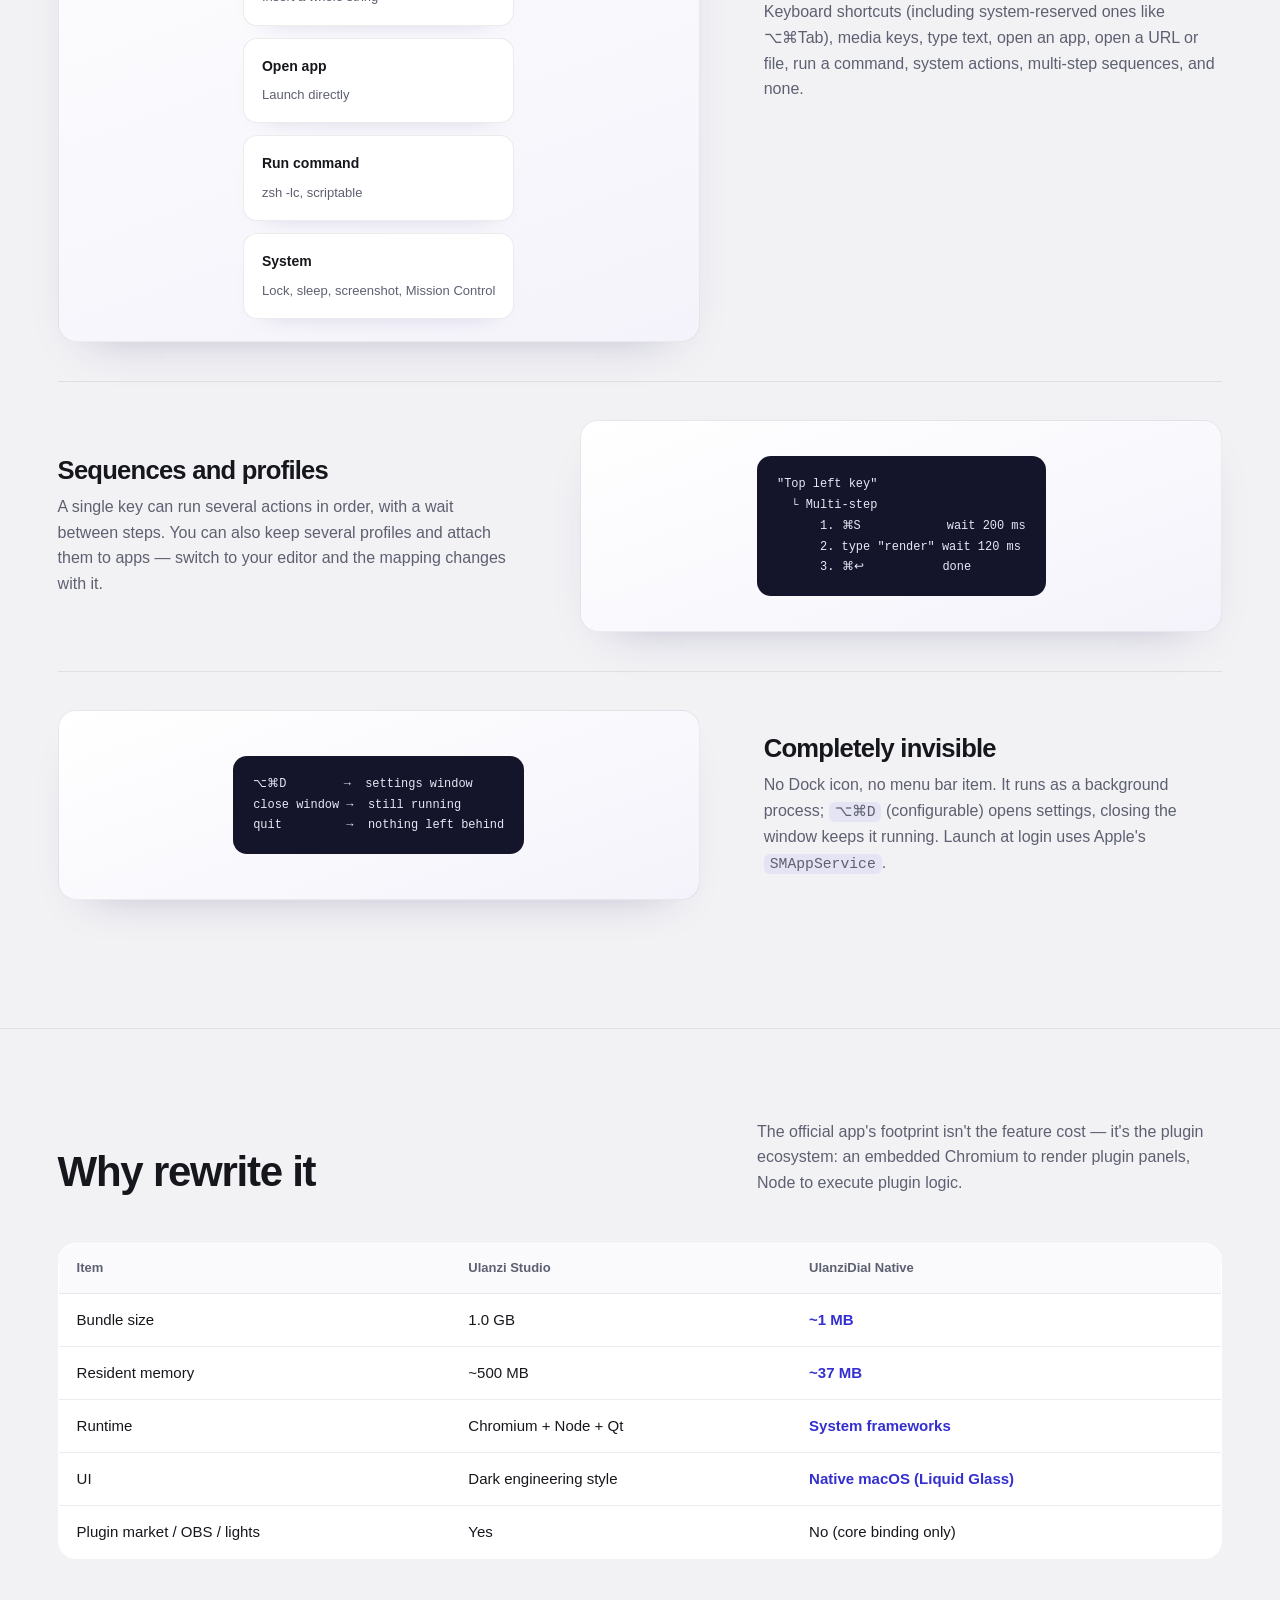
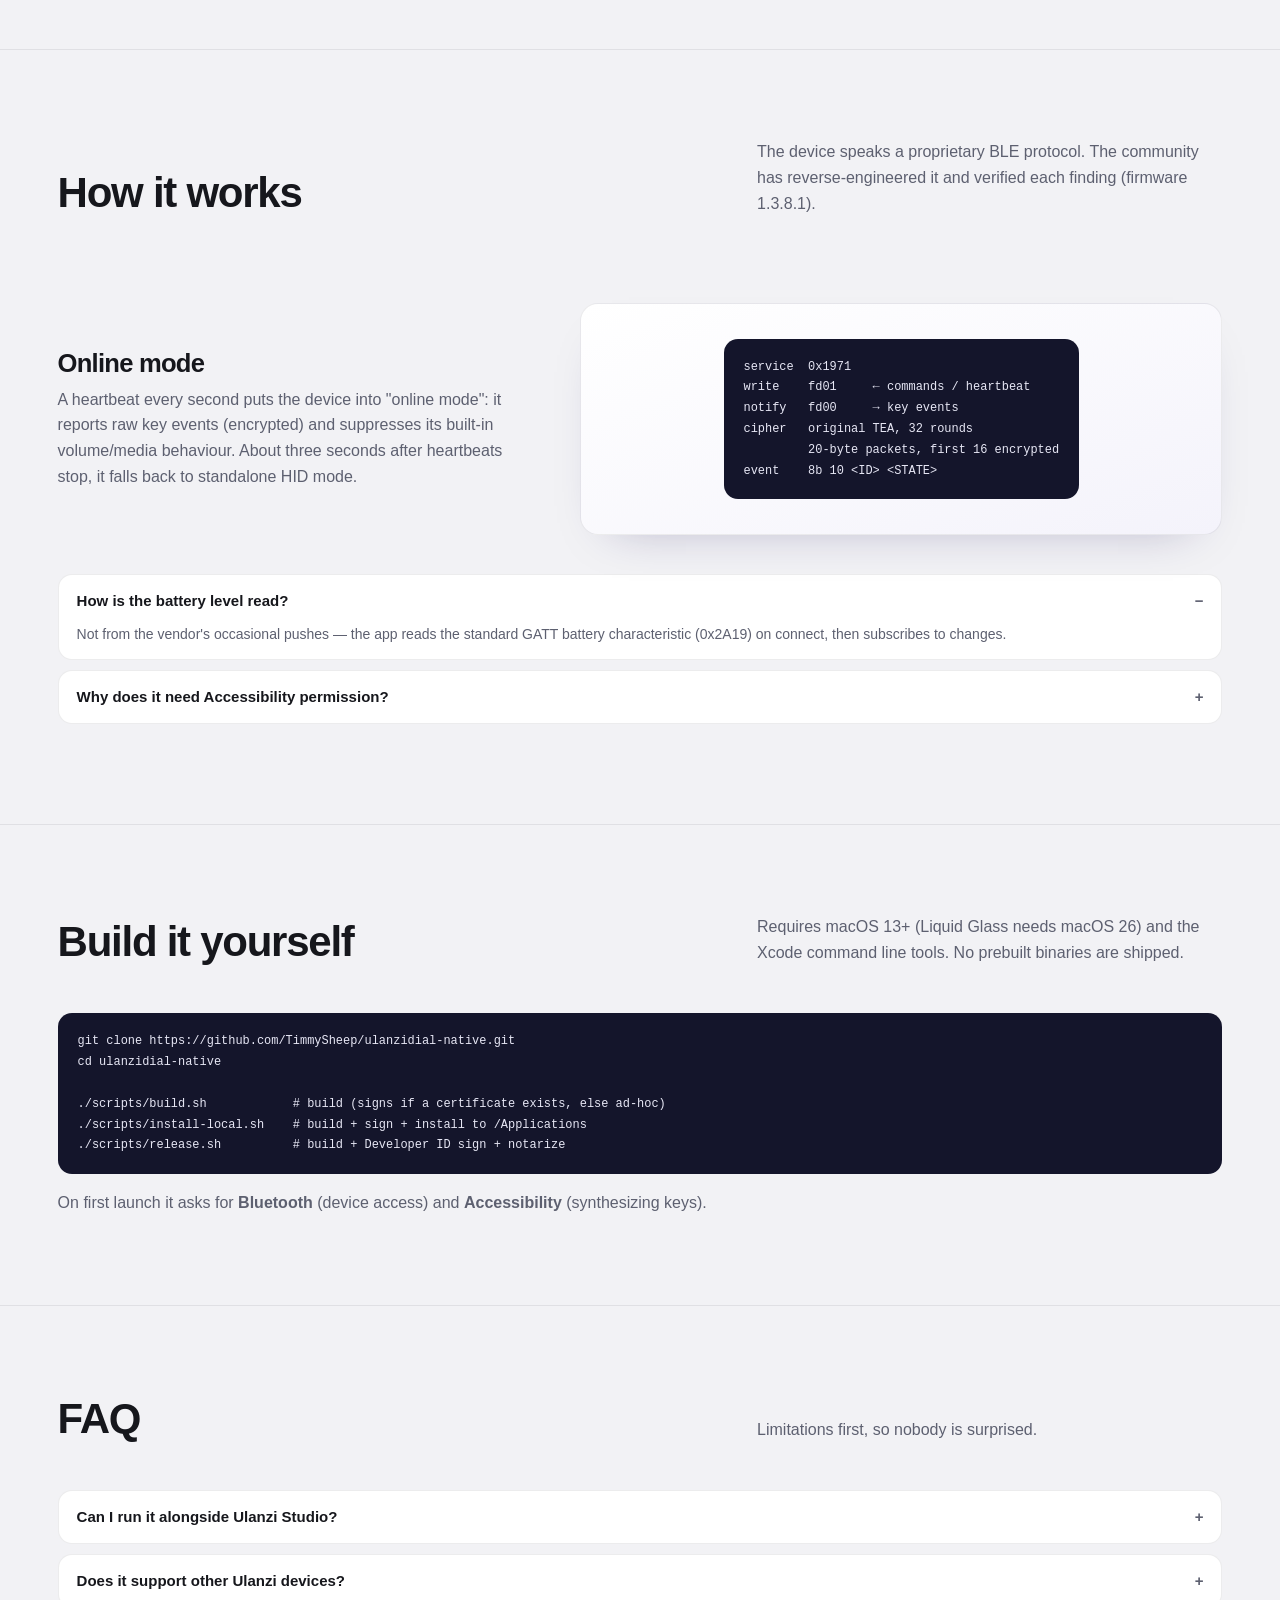
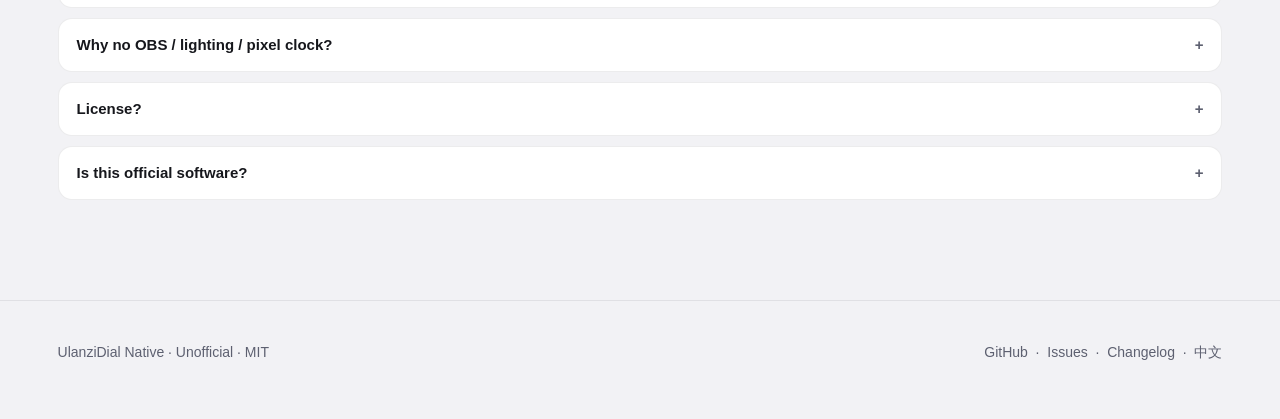
==== commit 214e7b8e: "网页页脚加入更新日志链接" ====
--- a/docs/en/index.html
+++ b/docs/en/index.html
@@ -261,6 +261,8 @@
       &nbsp;·&nbsp;
       <a href="https://github.com/TimmySheep/ulanzidial-native/issues" target="_blank" rel="noopener">Issues</a>
       &nbsp;·&nbsp;
+      <a href="https://timhuang.net/ulanzidial-native/">Changelog</a>
+      &nbsp;·&nbsp;
       <a href="../">中文</a>
     </span>
   </div>
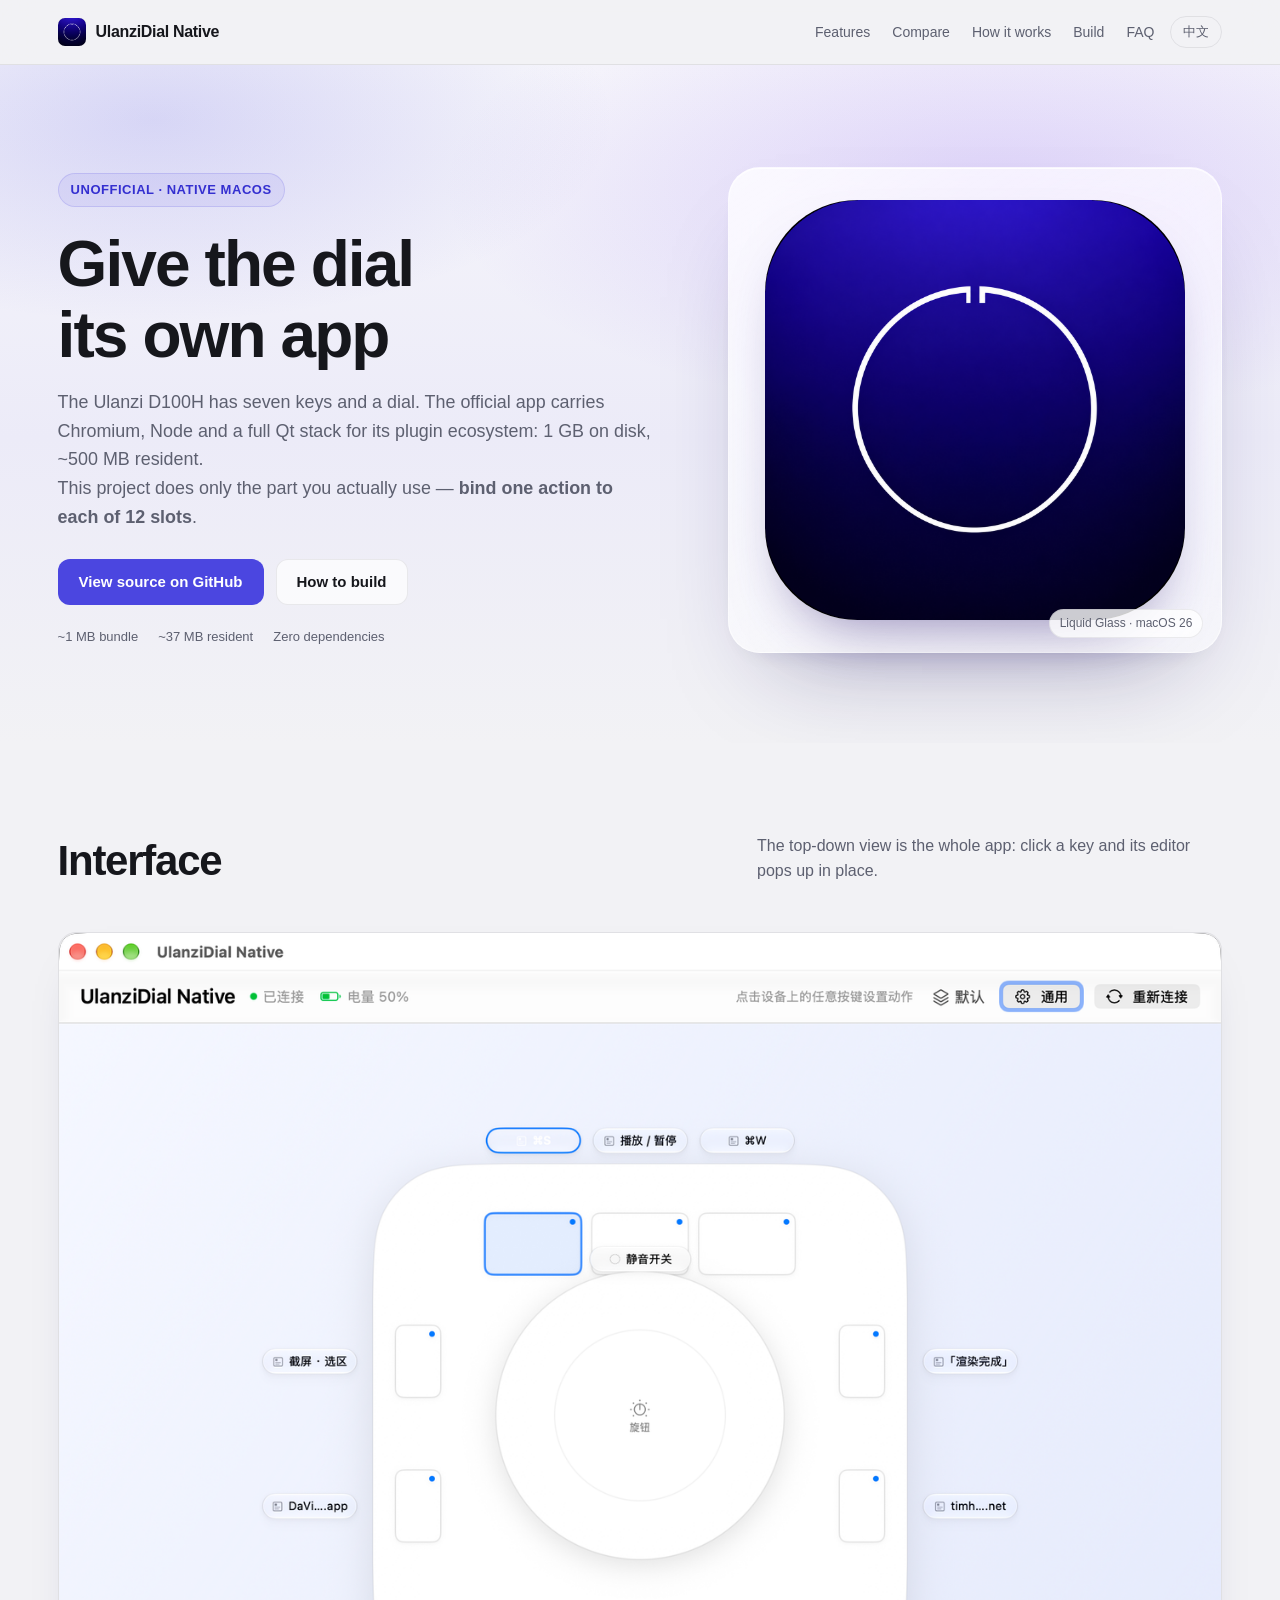
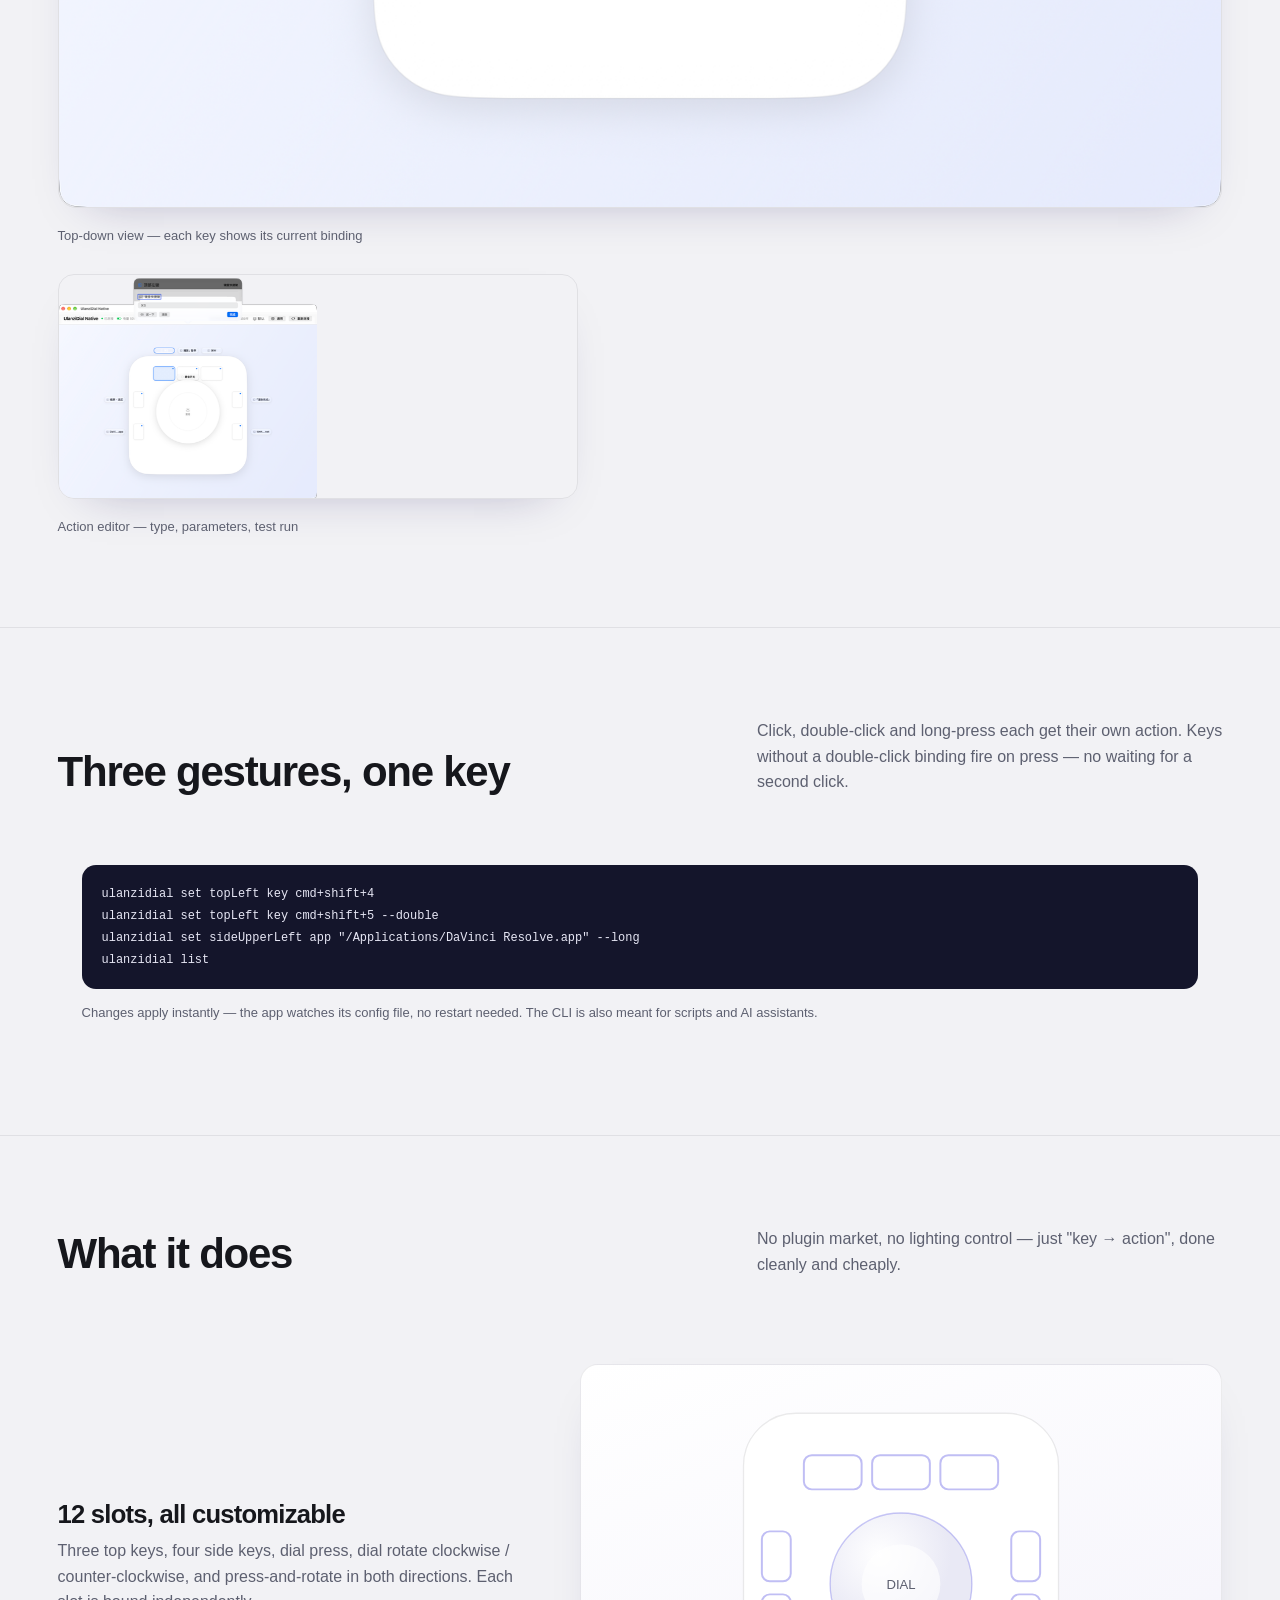
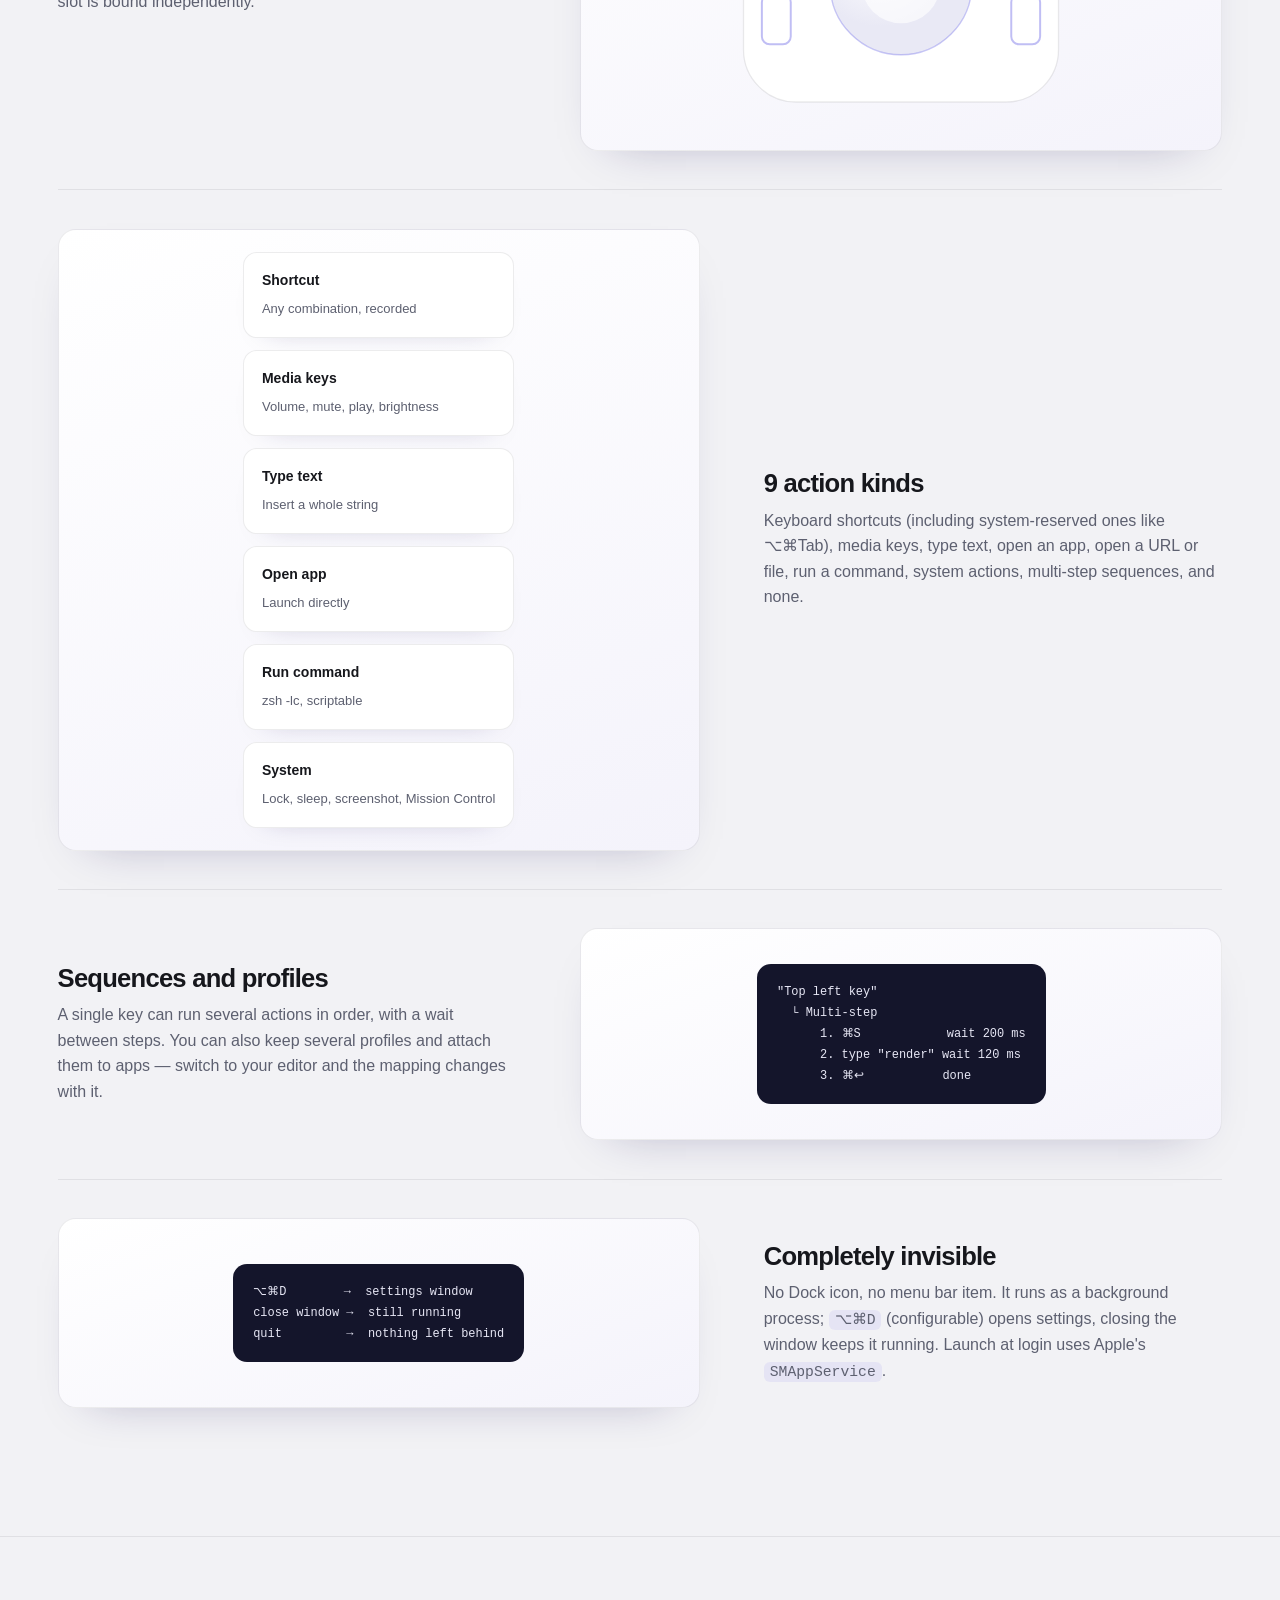
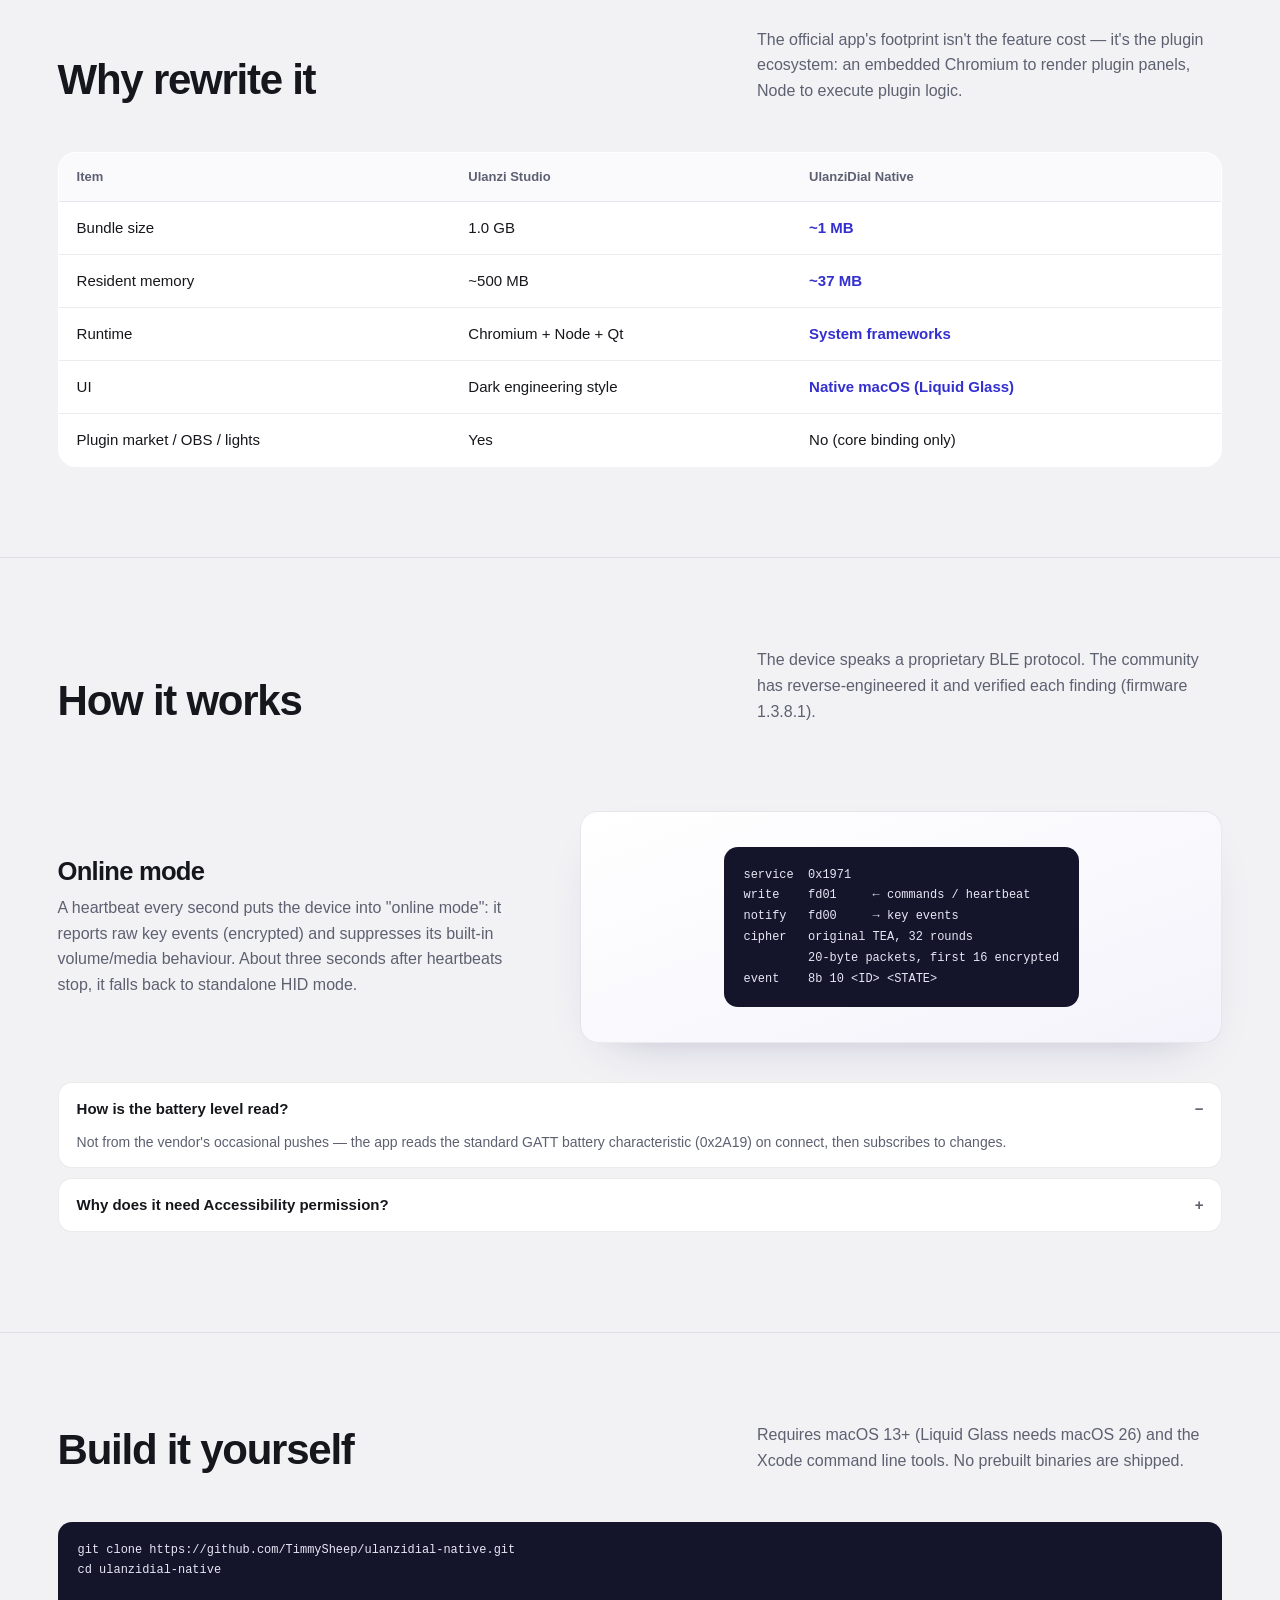
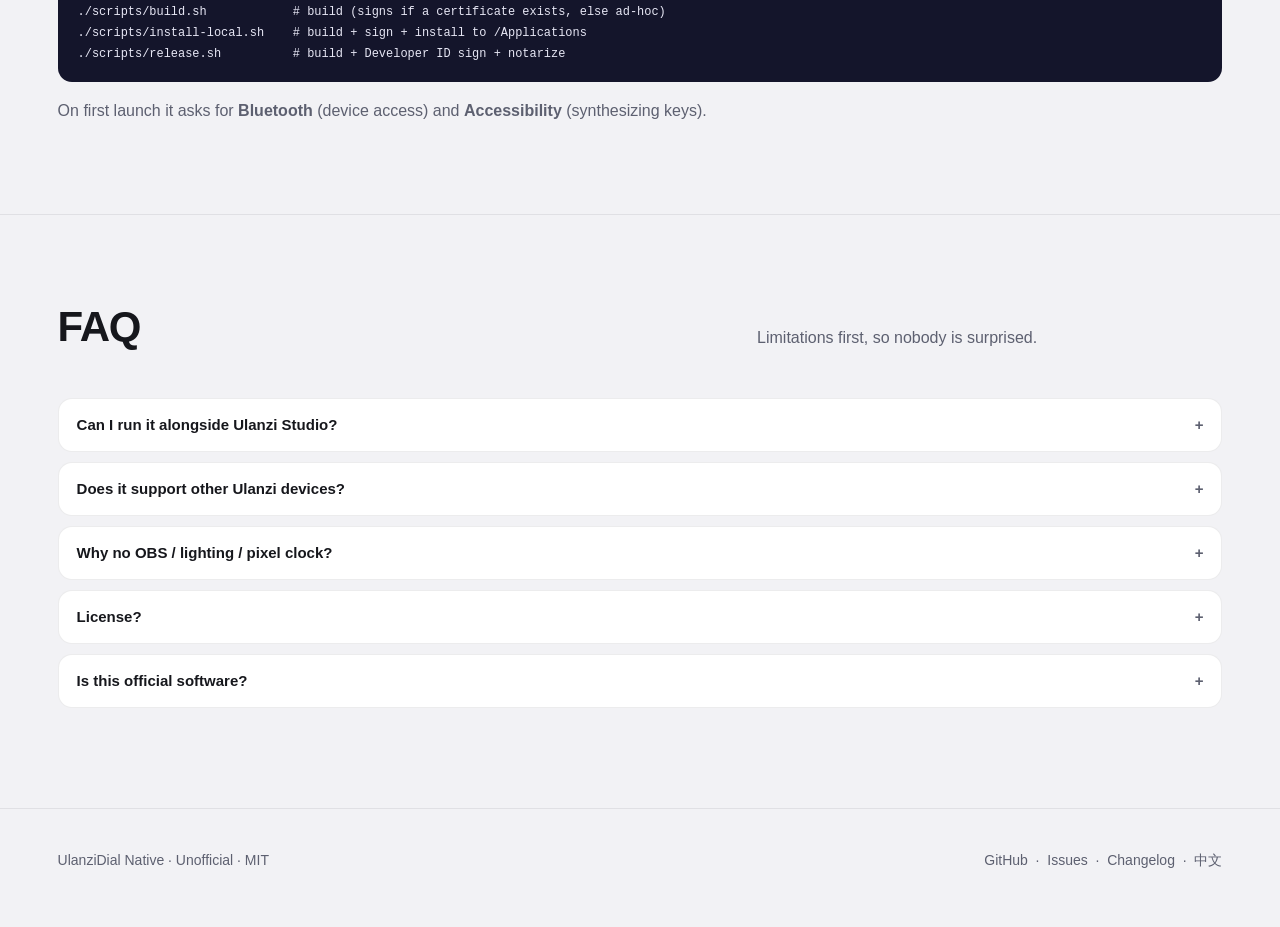
==== commit 1f52d2a4: "新增单击/双击/长按手势、命令行工具 ulanzidial、配置热加载；修正签名标识" ====
--- a/docs/en/index.html
+++ b/docs/en/index.html
@@ -67,6 +67,24 @@
            style="max-width:520px;width:100%;border-radius:16px;border:1px solid var(--hairline);box-shadow:var(--shadow-soft)">
       <figcaption style="margin-top:10px;font-size:13px;color:var(--muted)">Action editor — type, parameters, test run</figcaption>
     </figure>
+  </div>
+</section>
+
+<section class="section" id="gestures">
+  <div class="wrap">
+    <div class="section-head">
+      <h2>Three gestures, one key</h2>
+      <p>Click, double-click and long-press each get their own action. Keys without a double-click binding fire on press — no waiting for a second click.</p>
+    </div>
+    <div class="glass" style="padding:22px 24px">
+      <pre style="margin:0;font:13px/1.7 ui-monospace,SFMono-Regular,Menlo,monospace;overflow-x:auto"><code>ulanzidial set topLeft key cmd+shift+4
+ulanzidial set topLeft key cmd+shift+5 --double
+ulanzidial set sideUpperLeft app "/Applications/DaVinci Resolve.app" --long
+ulanzidial list</code></pre>
+      <p style="margin:14px 0 0;font-size:13px;color:var(--muted)">
+        Changes apply instantly — the app watches its config file, no restart needed. The CLI is also meant for scripts and AI assistants.
+      </p>
+    </div>
   </div>
 </section>
 
